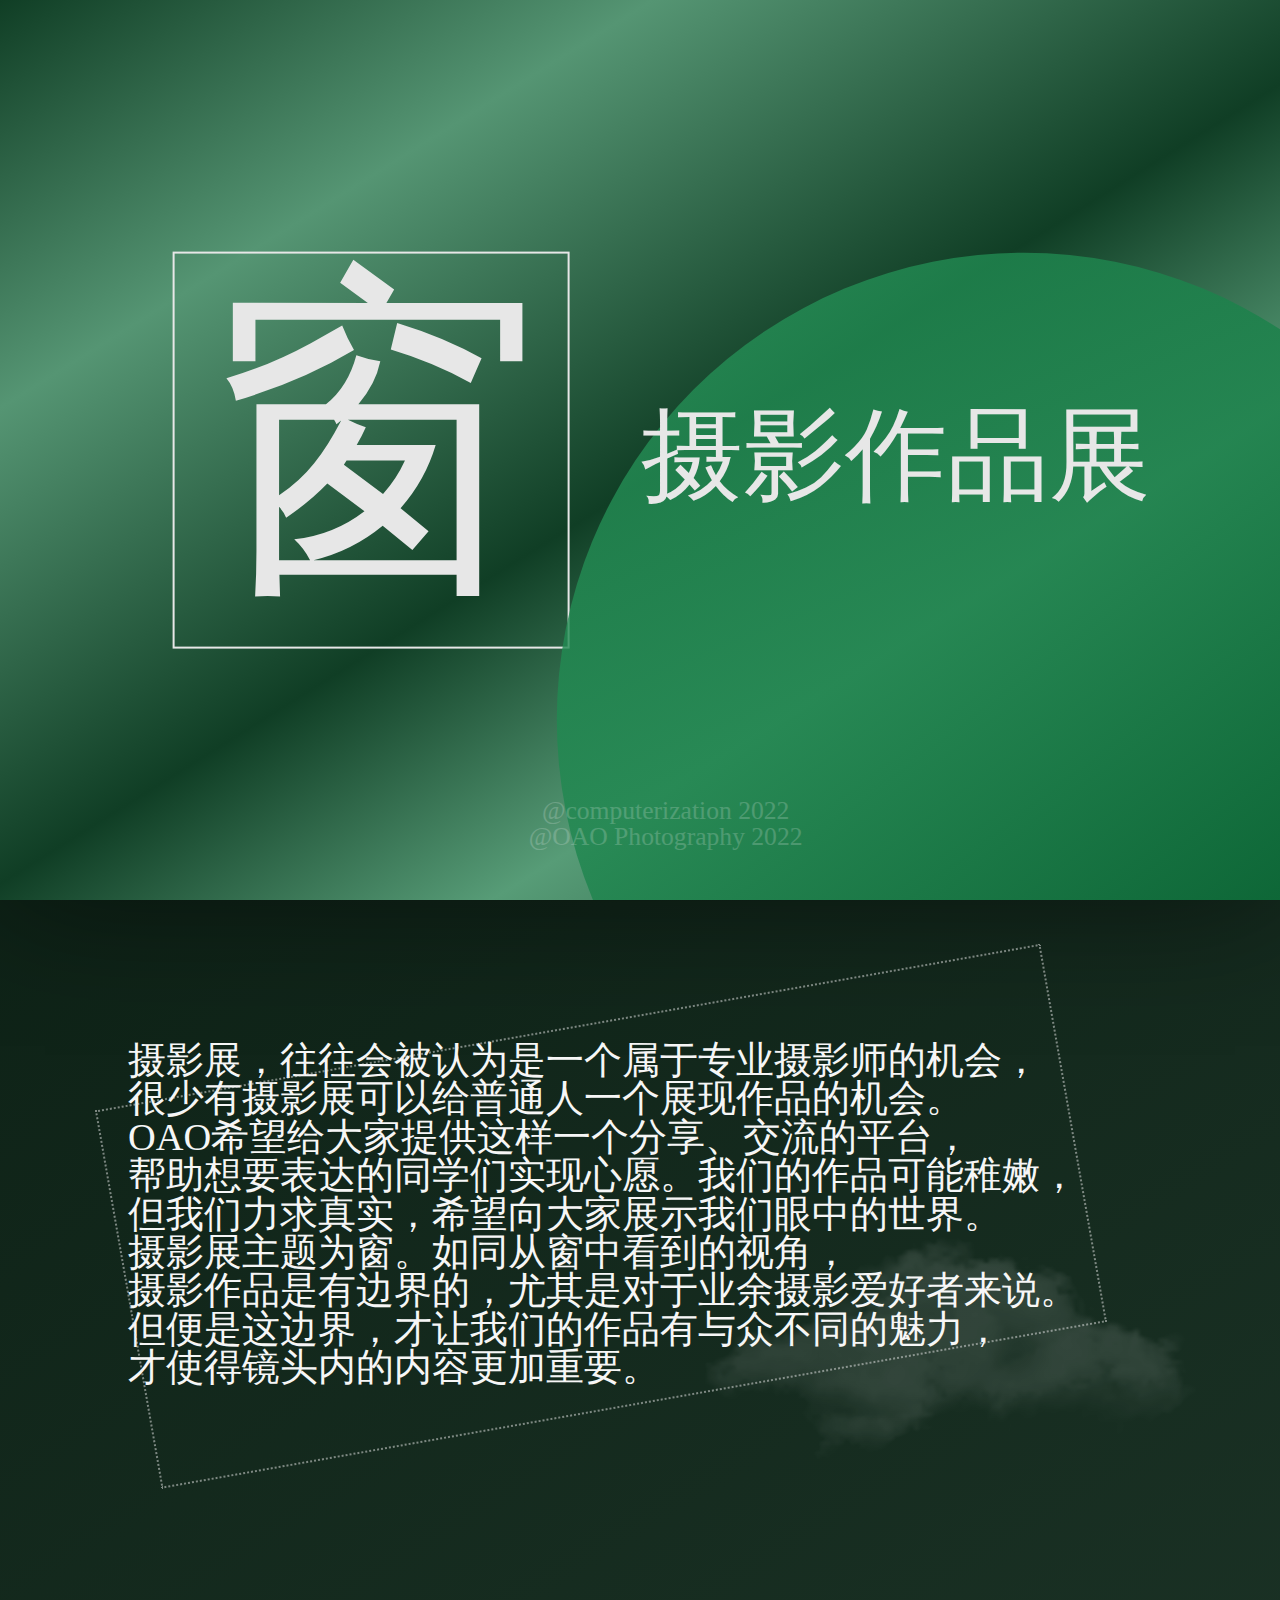
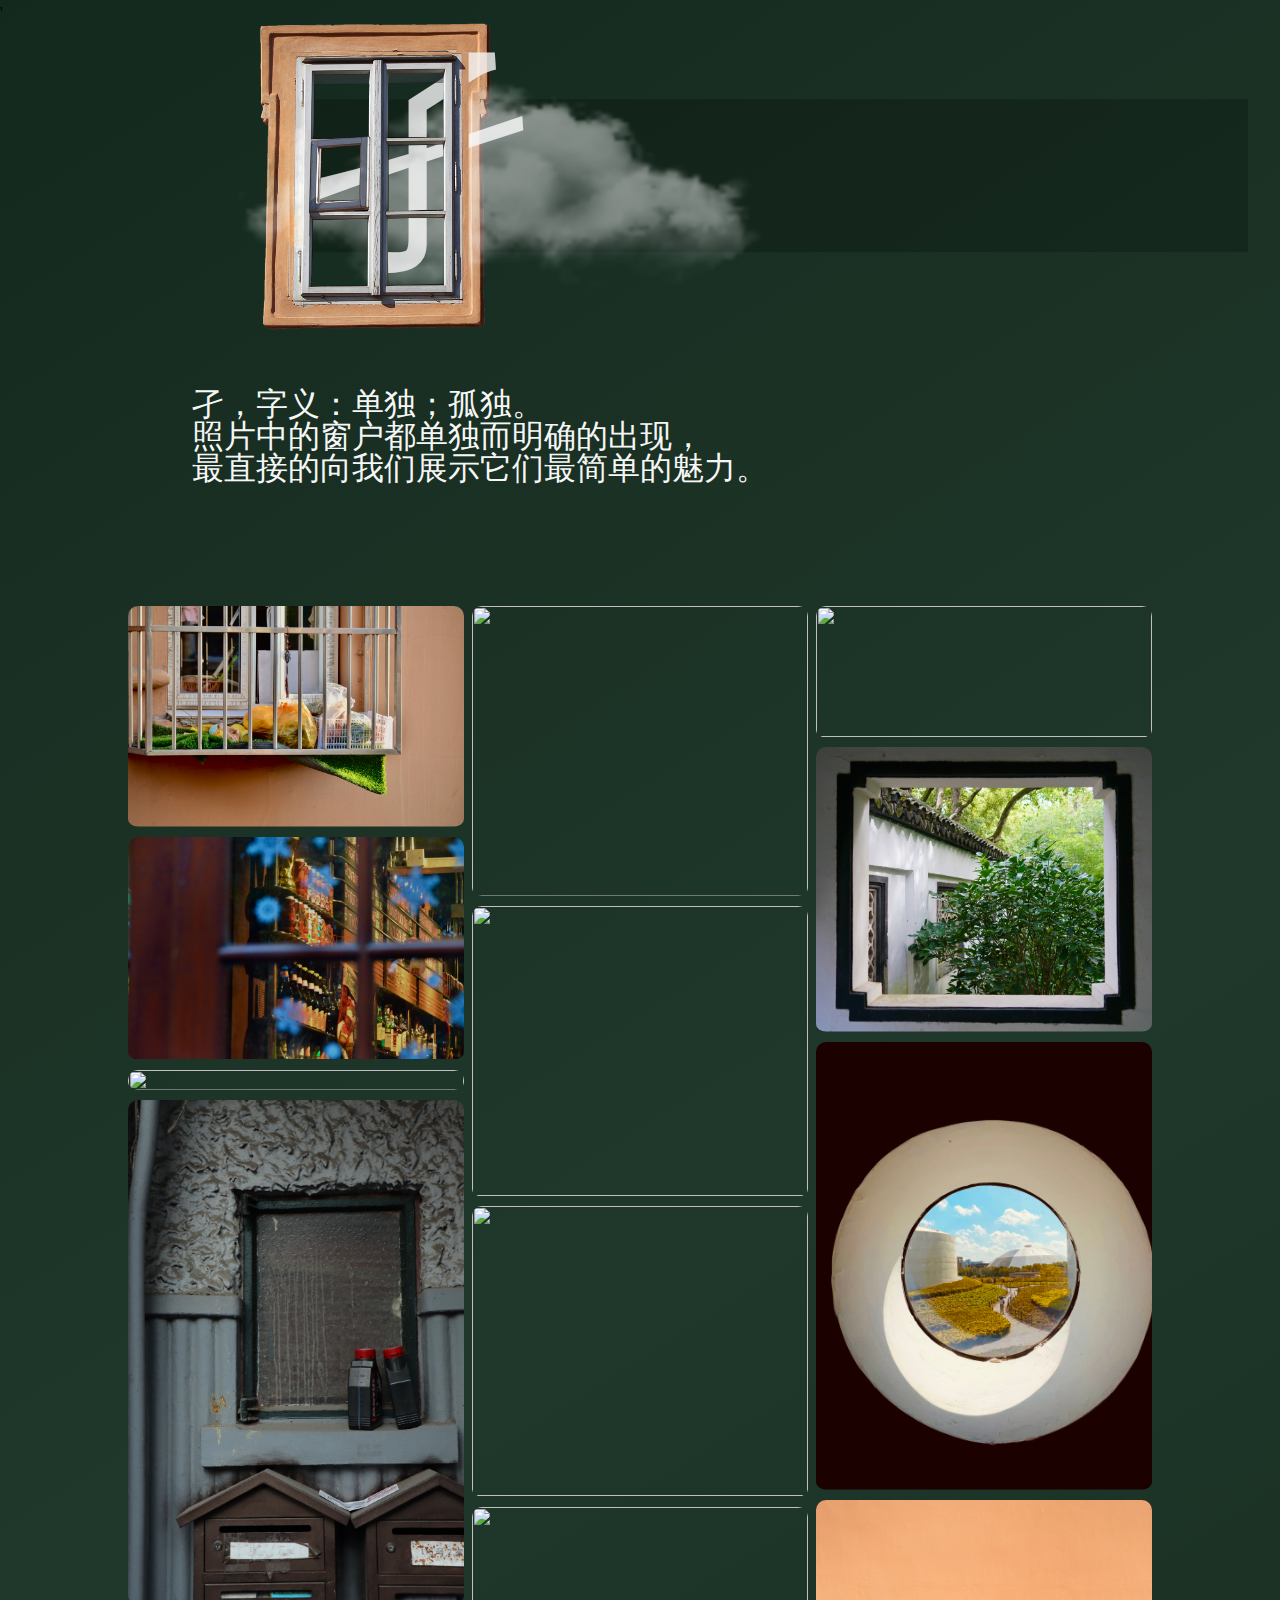
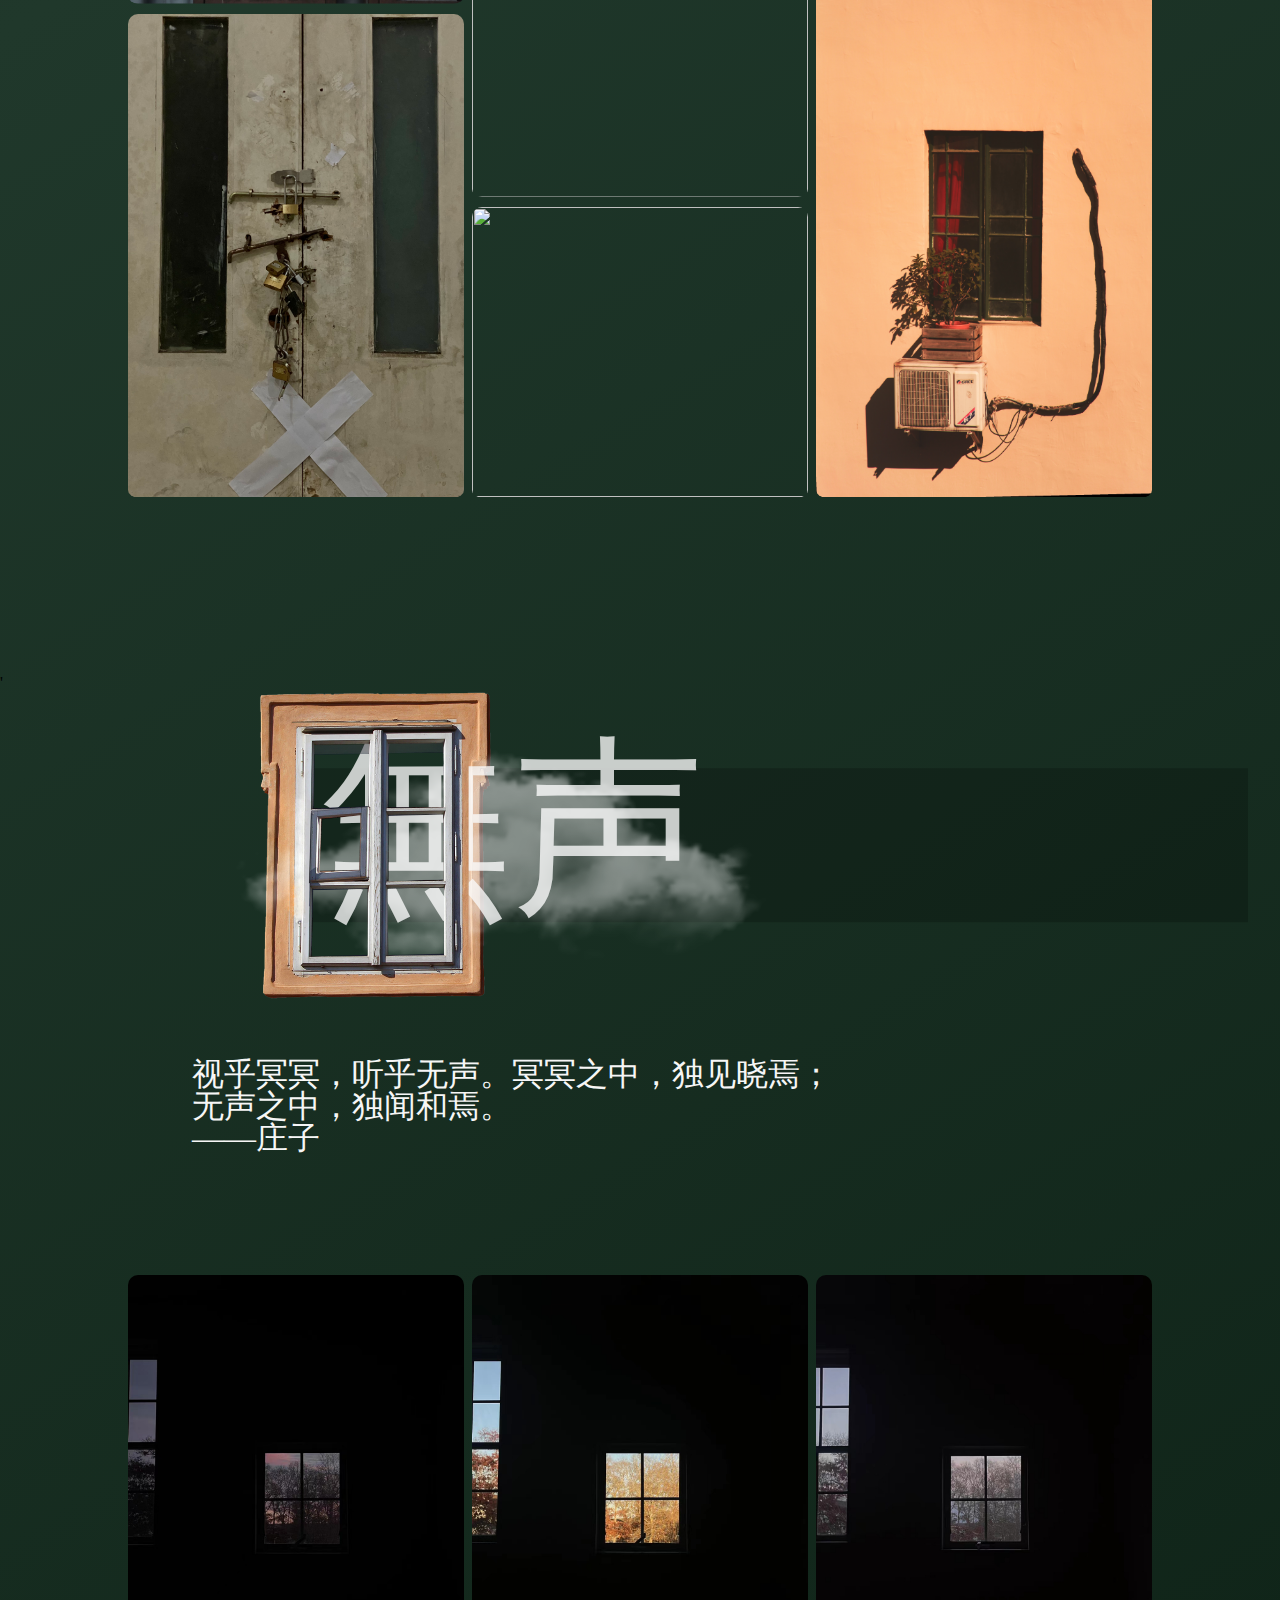
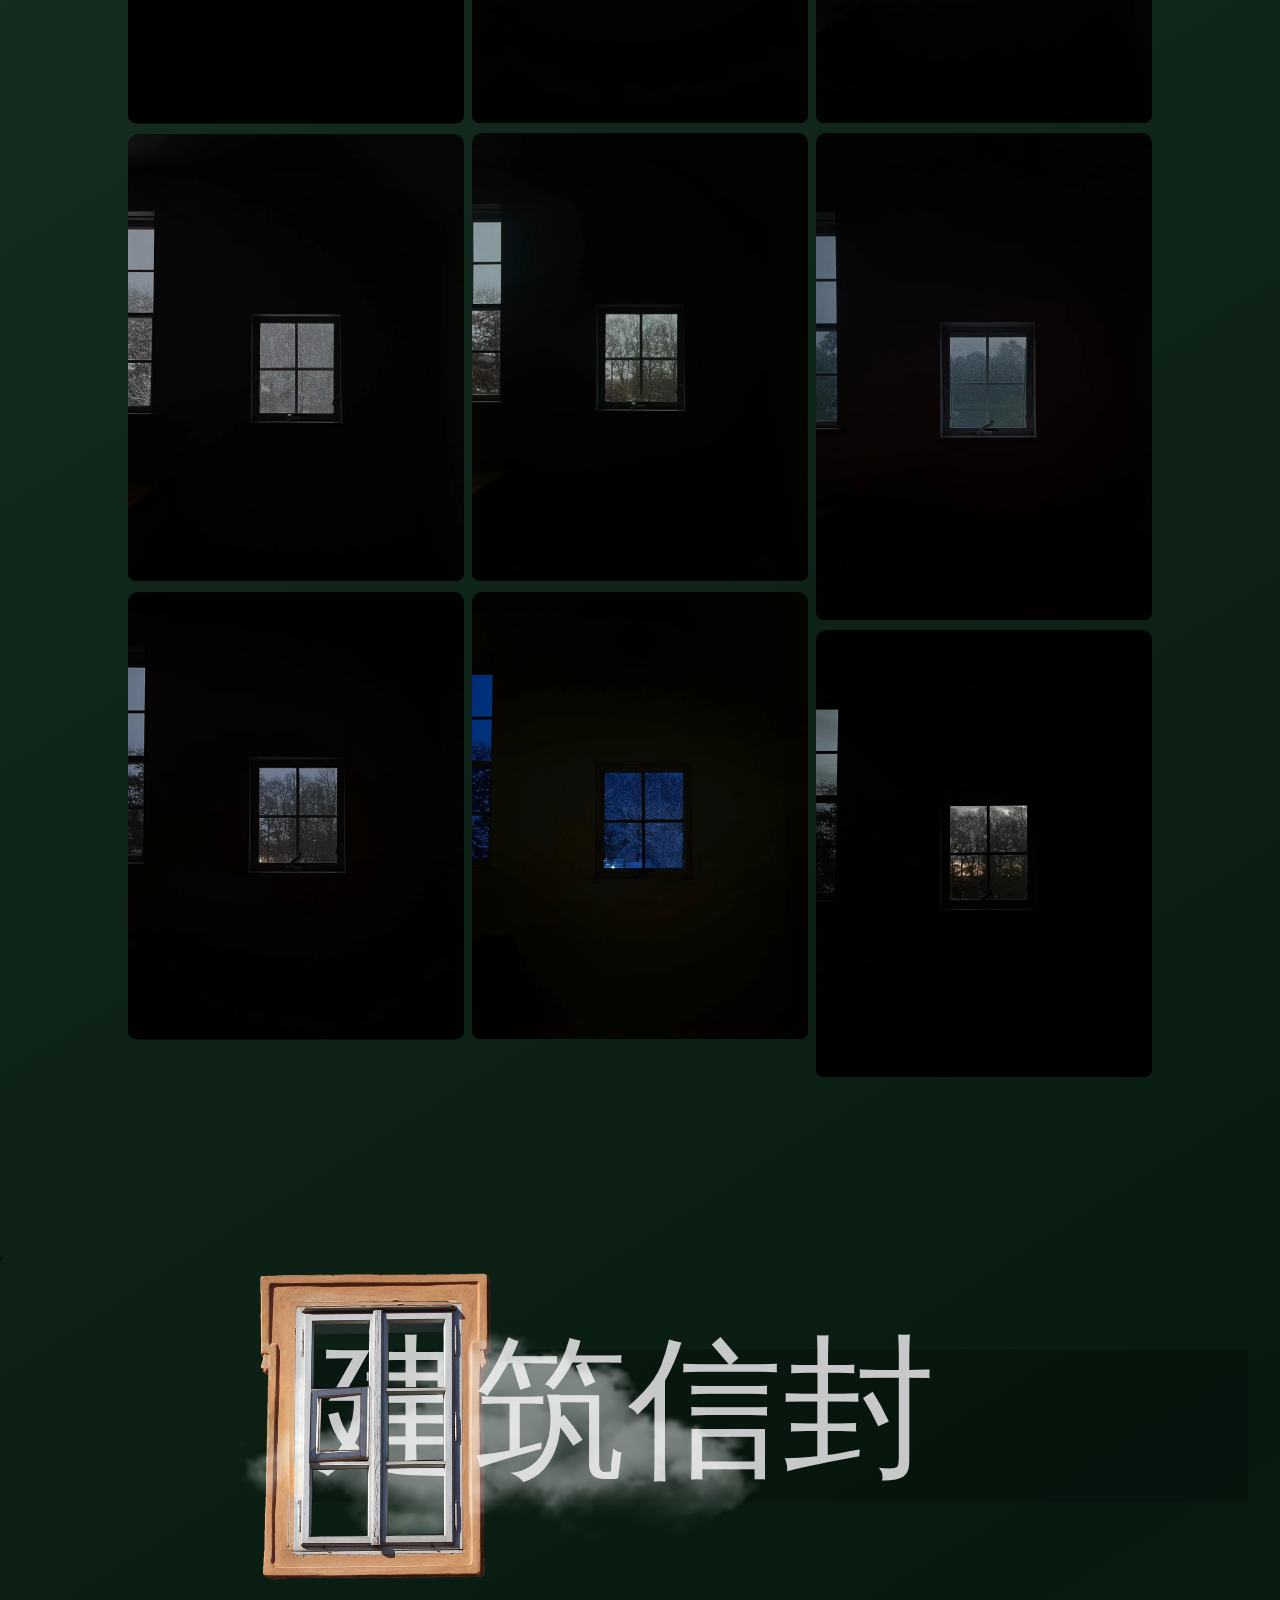
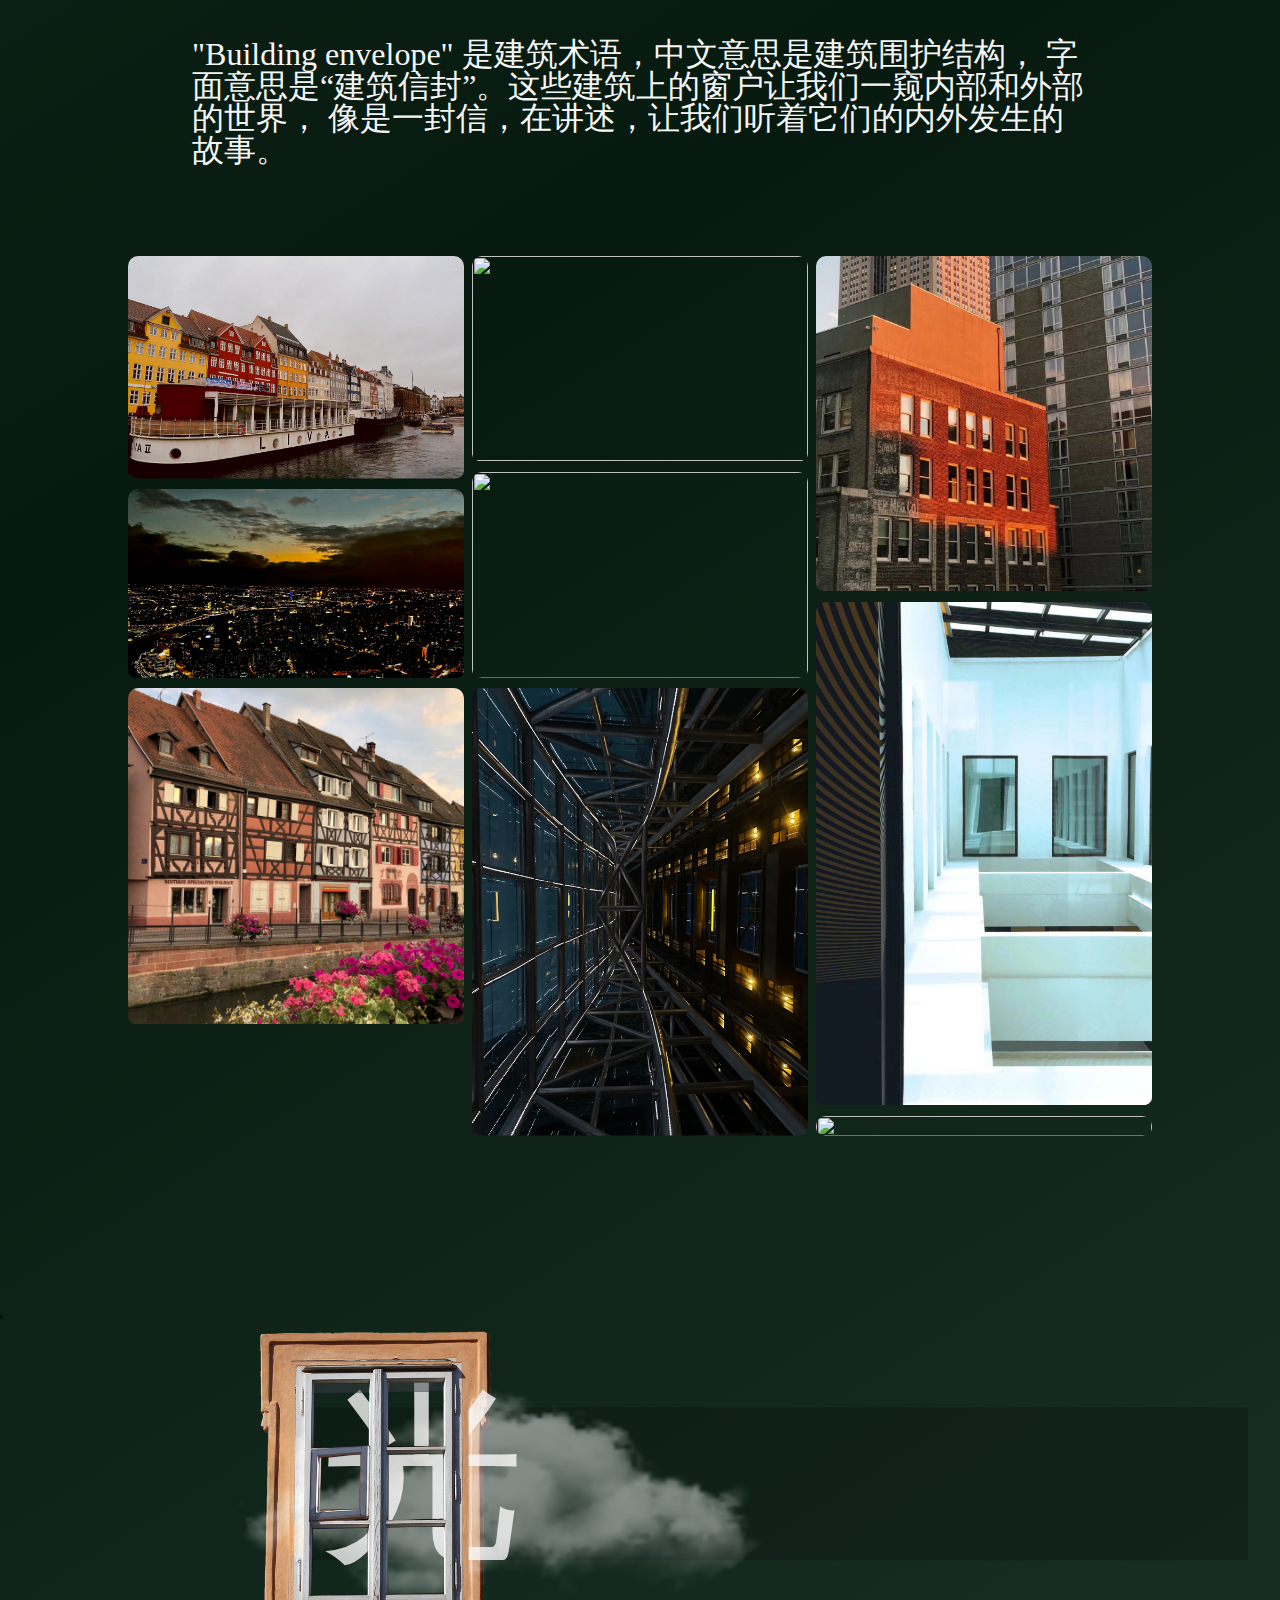
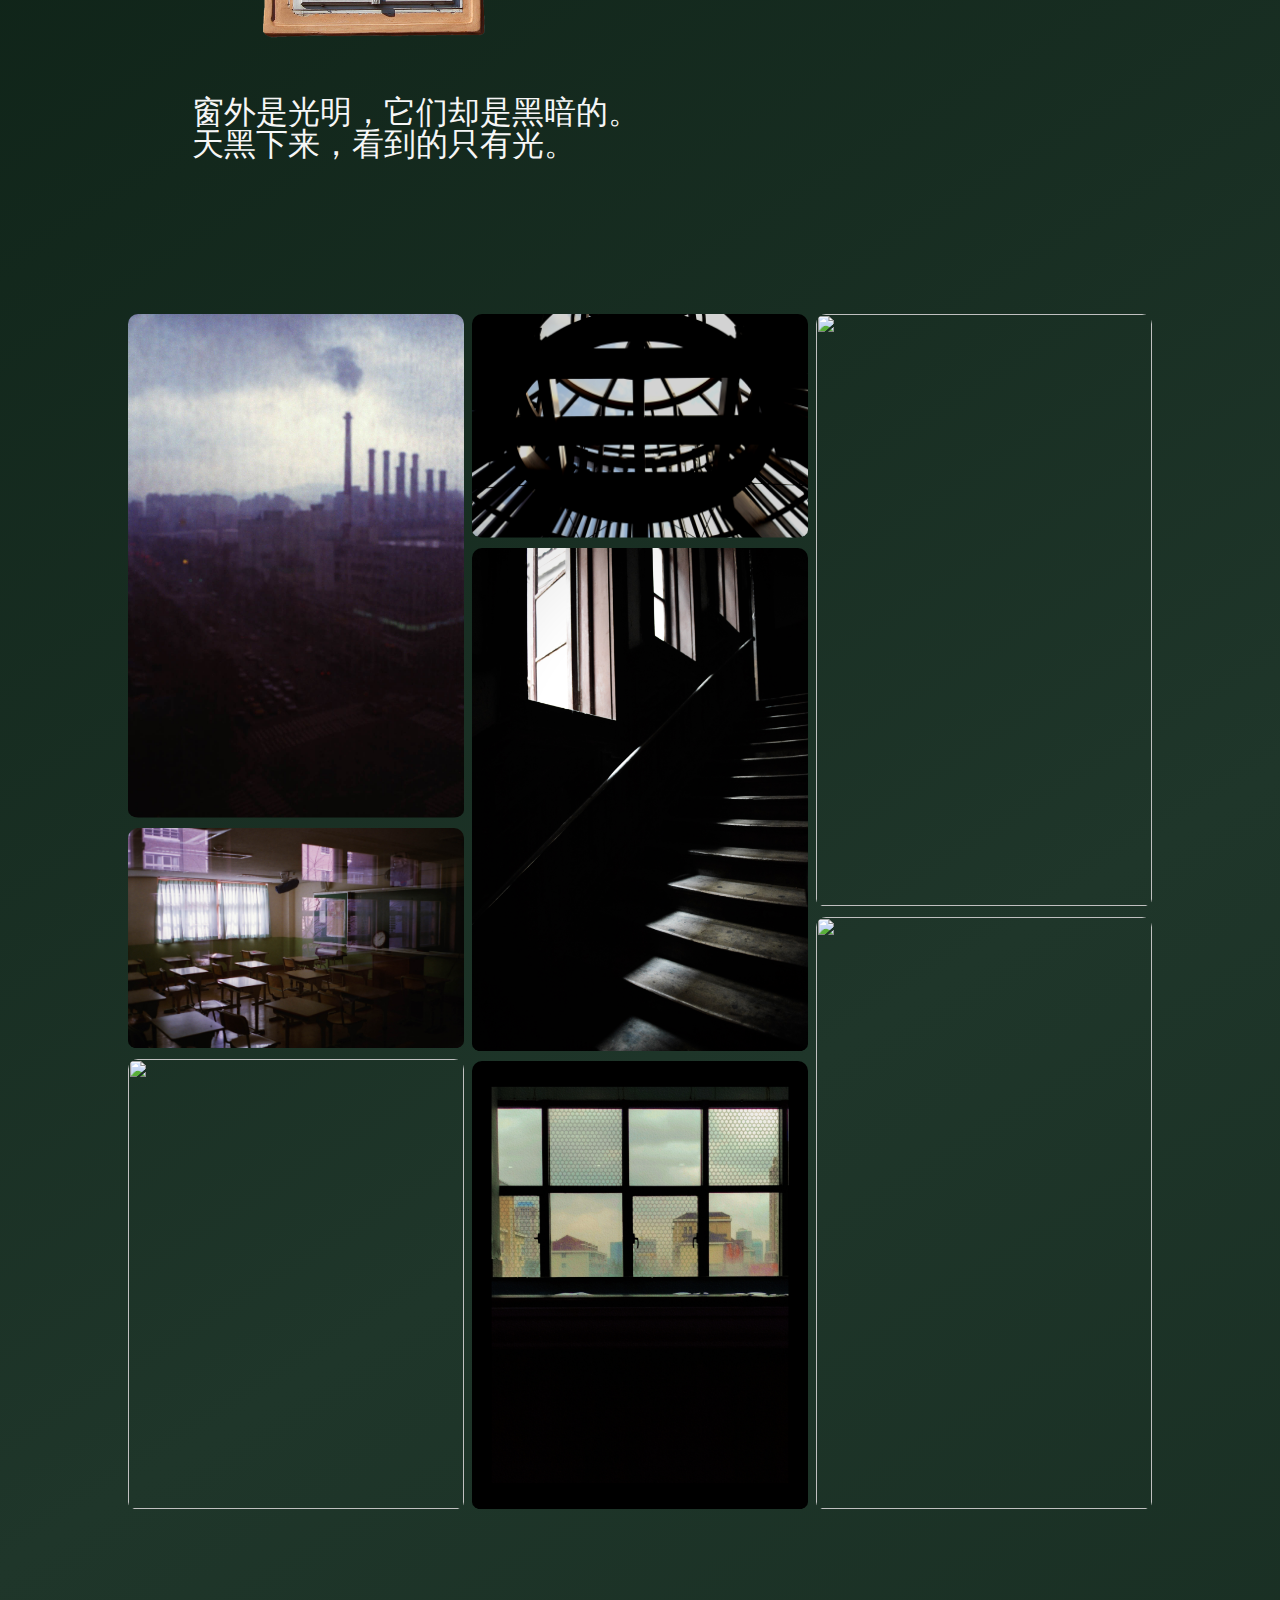
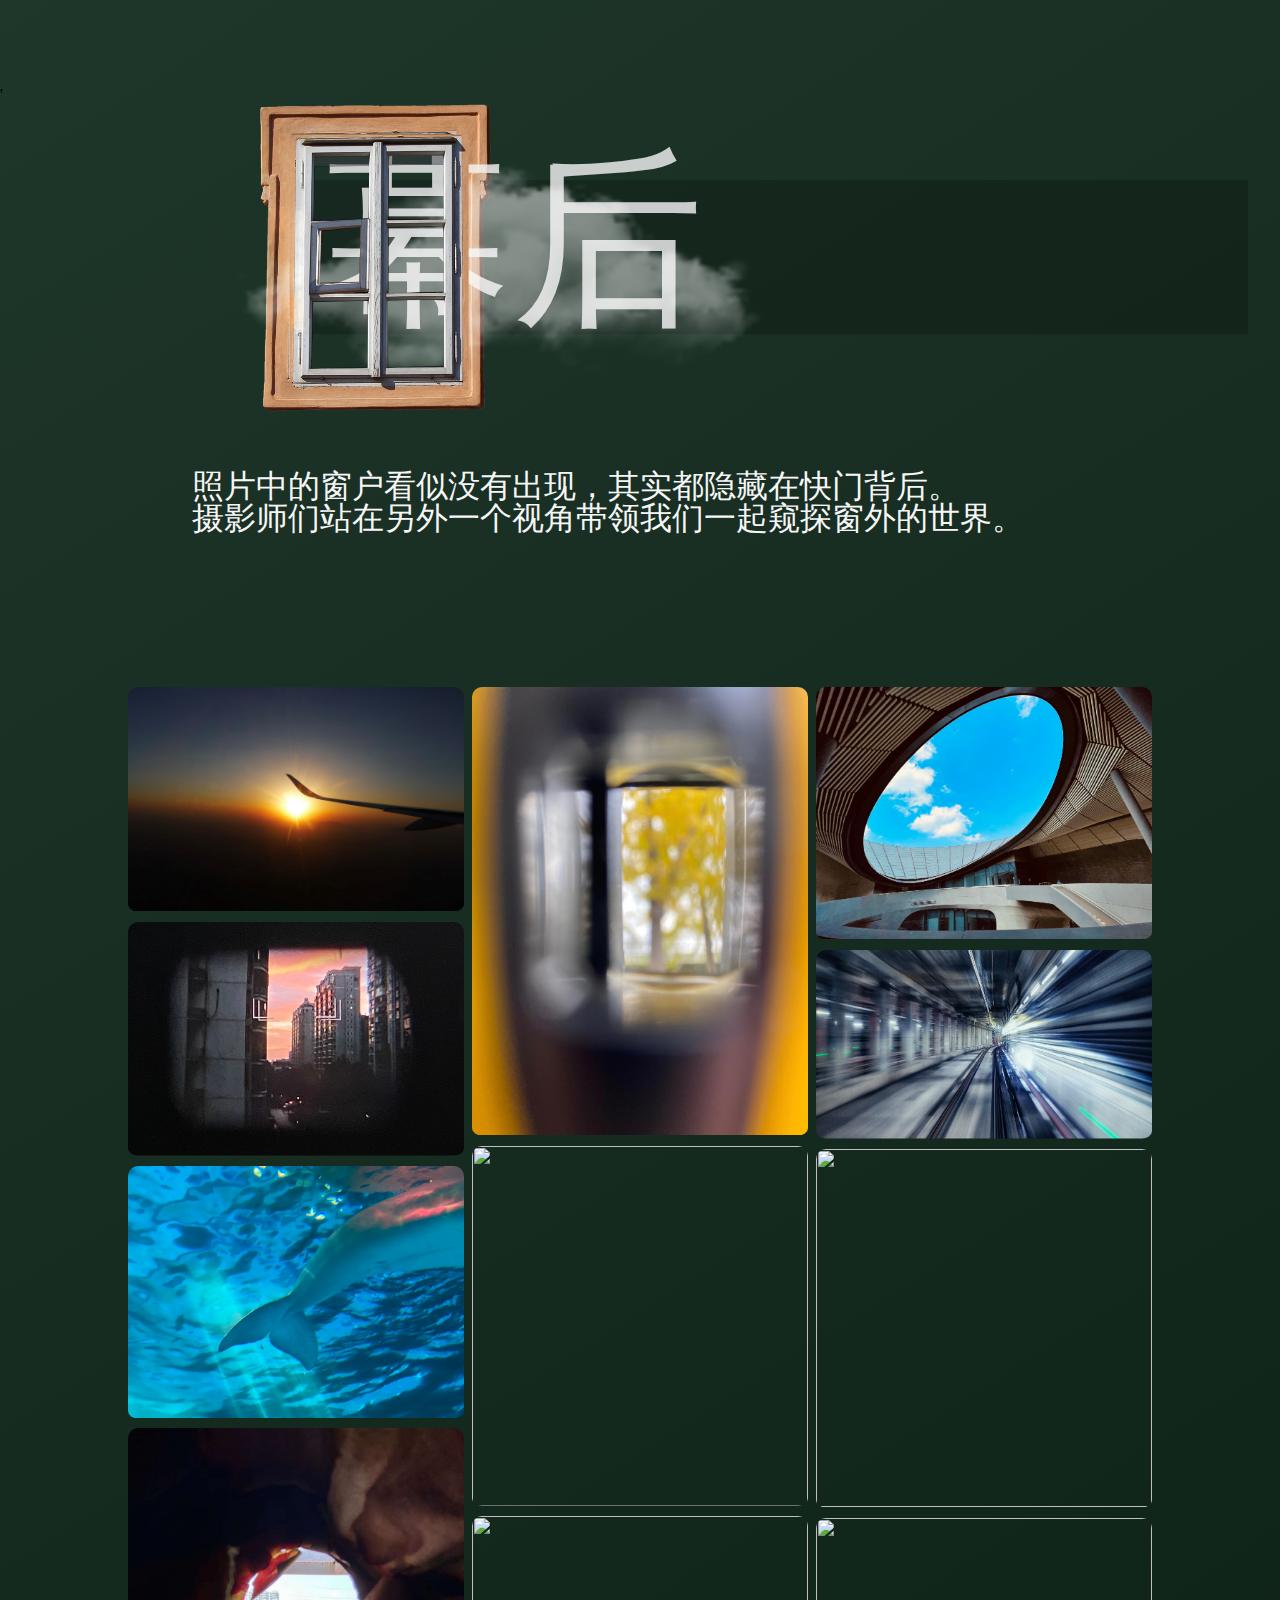
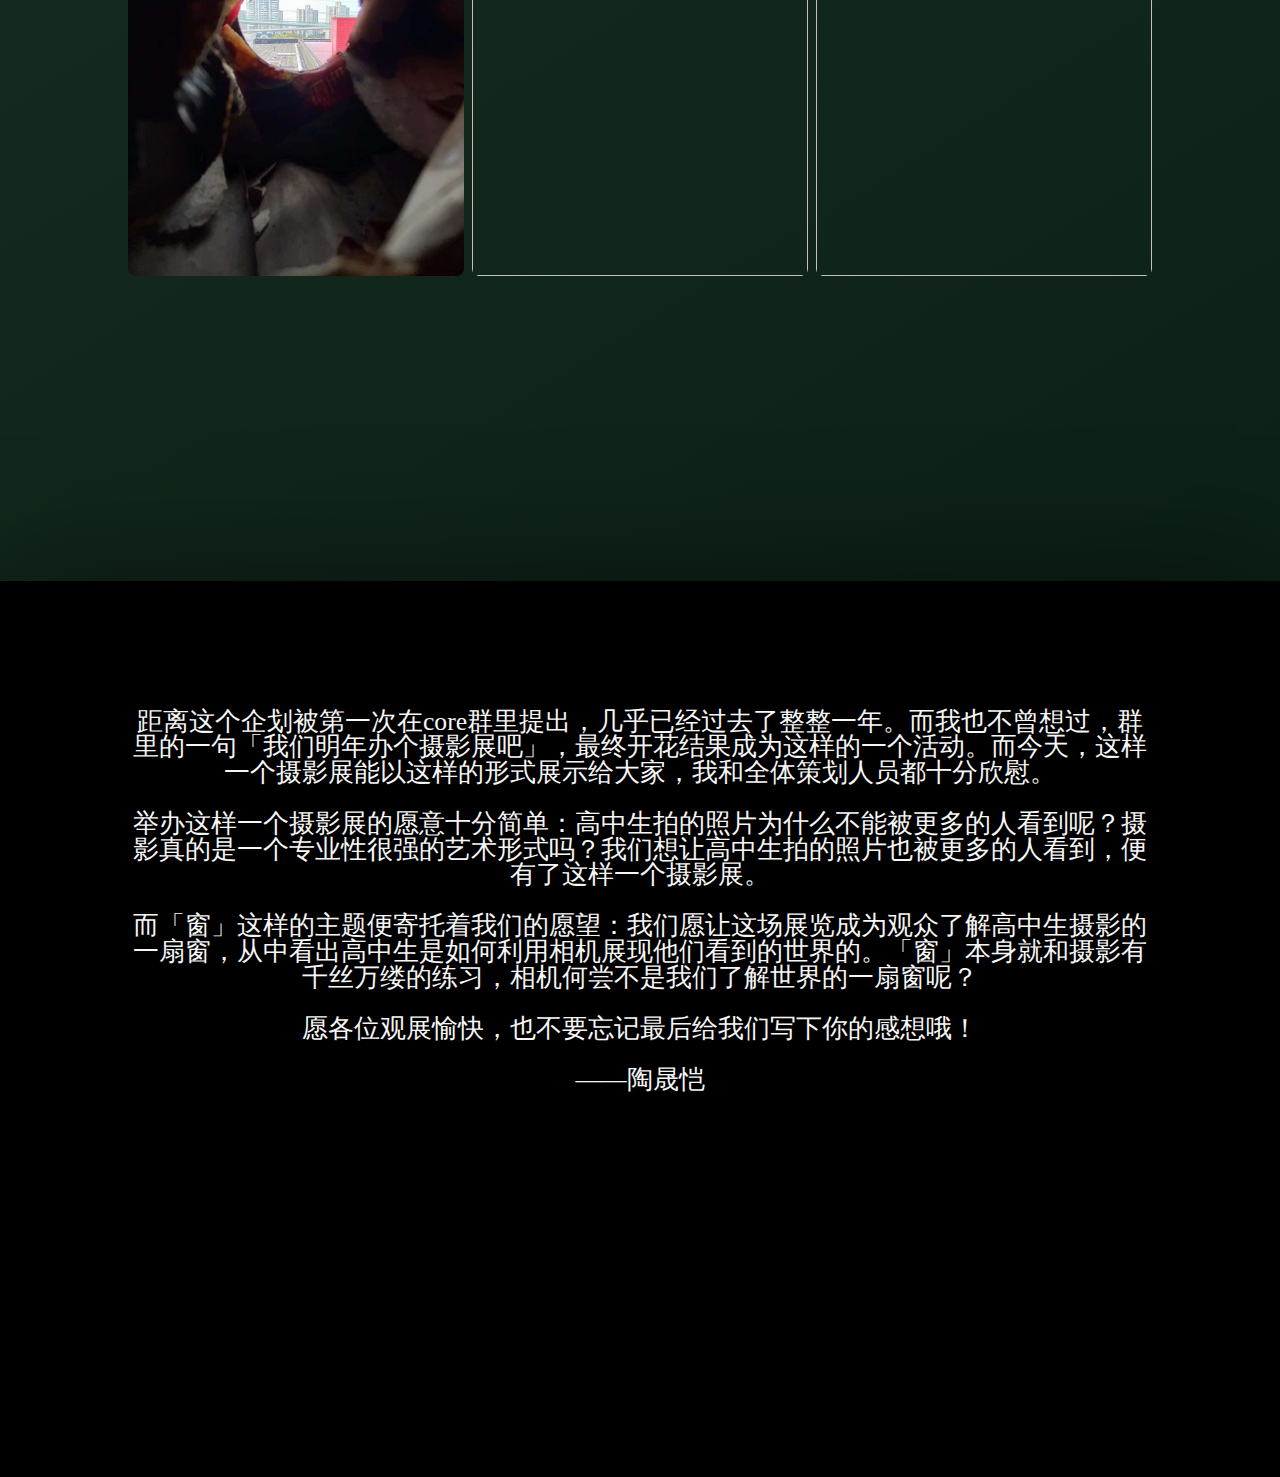
==== index.html @ 6c9695f1 "add backend" ====
<html>

<head>
    <title> 窗-线上摄影展 OAO·Computerization </title>
    <meta http-equiv="Content-Type" content="text/html; charset=utf-8">
    <link rel="stylesheet" href="./index.css">
</head>

<body>

    <div class="cover">
        <div class="sqr"></div>
        <div class="circ"></div>
        <div class="heading">
            窗
        </div>
        <div class="subheading">
            摄影作品展
        </div>
        <div class="bylines">
            <div class="byline byOAO">@OAO Photography 2022</div>
            <div class="byline byC">@computerization 2022</div>
        </div>
        <div class="stripes">
            <div class="stripe stripe1"></div>
            <div class="stripe stripe2"></div>
            <div class="stripe stripe3"></div>
        </div>
    </div>

    <div class="intro">
        <div class="introText">
            摄影展，往往会被认为是一个属于专业摄影师的机会，<br/>
            很少有摄影展可以给普通人一个展现作品的机会。<br/>
            OAO希望给大家提供这样一个分享、交流的平台，<br/>
            帮助想要表达的同学们实现心愿。我们的作品可能稚嫩，<br/>
            但我们力求真实，希望向大家展示我们眼中的世界。<br/>

            摄影展主题为窗。如同从窗中看到的视角，<br/>
            摄影作品是有边界的，尤其是对于业余摄影爱好者来说。<br/>
            但便是这边界，才让我们的作品有与众不同的魅力，<br/>
            才使得镜头内的内容更加重要。
        </div>
        <div class="introBg"></div>
        <img class="introCloud" src="src/img/cloud.png" />
    </div>

    <div class="sect sect1">
        <div class="sectCover">'
            <div class="sectBg"></div>
            <img class="sectCloud" src="src/img/cloud.png" />
            <img class="windowFrame" src="src/img/windowFrame.png" />
            <img class="windowGlass" src="src/img/windowGlass.png" />
            <div class="sectHeading">
                孑
            </div>
        </div>
        <div class="sectIntro">
            <div class="sectIntroTxt">
            孑，字义：单独；孤独。<br/>
            照片中的窗户都单独而明确的出现，<br/>
            最直接的向我们展示它们最简单的魅力。
            </div>
        </div>
        <div class="sectGallery">
            <div class="gallCol">
                <img class="gallItem" src="src/img/a/1.jpg"/>
                <img class="gallItem" src="src/img/a/2.jpg"/>
                <img class="gallItem" src="src/img/a/3.jpg"/>
                <img class="gallItem" src="src/img/a/4.jpg"/>
                <img class="gallItem" src="src/img/a/5.jpg"/>
            </div>
            <div class="gallCol">
                <img class="gallItem" src="src/img/a/6.jpg"/>
                <img class="gallItem" src="src/img/a/7.jpg"/>
                <img class="gallItem" src="src/img/a/8.jpg"/>
                <img class="gallItem" src="src/img/a/9.jpg"/>
                <img class="gallItem" src="src/img/a/10.jpg"/>
            </div>
            <div class="gallCol">
                <img class="gallItem" src="src/img/a/11.jpg"/>
                <img class="gallItem" src="src/img/a/12.jpg"/>
                <img class="gallItem" src="src/img/a/13.jpg"/>
                <img class="gallItem" src="src/img/a/14.jpg"/>
            </div>
        </div>
    </div>

    <div class="sect sect2">
        <div class="sectCover">'
            <div class="sectBg"></div>
            <img class="sectCloud" src="src/img/cloud.png" />
            <img class="windowFrame" src="src/img/windowFrame.png" />
            <img class="windowGlass" src="src/img/windowGlass.png" />
            <div class="sectHeading">
                無声
            </div>
        </div>
        <div class="sectIntro">
            <div class="sectIntroTxt">
                视乎冥冥，听乎无声。冥冥之中，独见晓焉；<br/>
                无声之中，独闻和焉。<br/>
                ——庄子
            </div>
        </div>
        <div class="sectGallery">
            <div class="gallCol">
                <img class="gallItem" src="src/img/b/1.jpg"/>
                <img class="gallItem" src="src/img/b/2.jpg"/>
                <img class="gallItem" src="src/img/b/3.jpg"/>
            </div>
            <div class="gallCol">
                <img class="gallItem" src="src/img/b/4.jpg"/>
                <img class="gallItem" src="src/img/b/5.jpg"/>
                <img class="gallItem" src="src/img/b/6.jpg"/>
            </div>
            <div class="gallCol">
                <img class="gallItem" src="src/img/b/7.jpg"/>
                <img class="gallItem" src="src/img/b/8.jpg"/>
                <img class="gallItem" src="src/img/b/9.jpg"/>
            </div>
        </div>
    </div>

    <div class="sect sect3">
        <div class="sectCover">'
            <div class="sectBg"></div>
            <img class="sectCloud" src="src/img/cloud.png" />
            <img class="windowFrame" src="src/img/windowFrame.png" />
            <img class="windowGlass" src="src/img/windowGlass.png" />
            <div class="sectHeading">
                建筑信封
            </div>
        </div>
        <div class="sectIntro">
            <div class="sectIntroTxt">
                "Building envelope" 是建筑术语，中文意思是建筑围护结构，
                字面意思是“建筑信封”。这些建筑上的窗户让我们一窥内部和外部的世界，
                像是一封信，在讲述，让我们听着它们的内外发生的故事。
            </div>
        </div>
        <div class="sectGallery">
            <div class="gallCol">
                <img class="gallItem" src="src/img/c/1.jpg"/>
                <img class="gallItem" src="src/img/c/2.jpg"/>
                <img class="gallItem" src="src/img/c/3.jpg"/>
            </div>
            <div class="gallCol">
                <img class="gallItem" src="src/img/c/4.jpg"/>
                <img class="gallItem" src="src/img/c/5.jpg"/>
                <img class="gallItem" src="src/img/c/6.jpg"/>
            </div>
            <div class="gallCol">
                <img class="gallItem" src="src/img/c/7.jpg"/>
                <img class="gallItem" src="src/img/c/8.jpg"/>
                <img class="gallItem" src="src/img/c/9.png"/>
            </div>
        </div>
    </div>

    <div class="sect sect4">
        <div class="sectCover">'
            <div class="sectBg"></div>
            <img class="sectCloud" src="src/img/cloud.png" />
            <img class="windowFrame" src="src/img/windowFrame.png" />
            <img class="windowGlass" src="src/img/windowGlass.png" />
            <div class="sectHeading">
                光
            </div>
        </div>
        <div class="sectIntro">
            <div class="sectIntroTxt">
                窗外是光明，它们却是黑暗的。<br/>
                天黑下来，看到的只有光。
            </div>
        </div>
        <div class="sectGallery">
            <div class="gallCol">
                <img class="gallItem" src="src/img/d/1.jpg"/>
                <img class="gallItem" src="src/img/d/2.jpg"/>
                <img class="gallItem" src="src/img/d/3.jpg"/>
            </div>
            <div class="gallCol">
                <img class="gallItem" src="src/img/d/4.jpg"/>
                <img class="gallItem" src="src/img/d/5.jpg"/>
                <img class="gallItem" src="src/img/d/6.jpg"/>
            </div>
            <div class="gallCol">
                <img class="gallItem" src="src/img/d/7.jpg"/>
                <img class="gallItem" src="src/img/d/8.png"/>
            </div>
        </div>
    </div>
    
    <div class="sect sect5">
        <div class="sectCover">'
            <div class="sectBg"></div>
            <img class="sectCloud" src="src/img/cloud.png" />
            <img class="windowFrame" src="src/img/windowFrame.png" />
            <img class="windowGlass" src="src/img/windowGlass.png" />
            <div class="sectHeading">
                幕后
            </div>
        </div>
        <div class="sectIntro">
            <div class="sectIntroTxt">
                照片中的窗户看似没有出现，其实都隐藏在快门背后。<br/>
                摄影师们站在另外一个视角带领我们一起窥探窗外的世界。
            </div>
        </div>
        <div class="sectGallery">
            <div class="gallCol">
                <img class="gallItem" src="src/img/e/1.jpg"/>
                <img class="gallItem" src="src/img/e/2.jpg"/>
                <img class="gallItem" src="src/img/e/3.jpg"/>
                <img class="gallItem" src="src/img/e/4.jpeg"/>
            </div>
            <div class="gallCol">
                <img class="gallItem" src="src/img/e/5.jpeg"/>
                <img class="gallItem" src="src/img/e/6.jpg"/>
                <img class="gallItem" src="src/img/e/8.jpg"/>
            </div>
            <div class="gallCol">
                <img class="gallItem" src="src/img/e/9.jpg"/>
                <img class="gallItem" src="src/img/e/10.jpg"/>
                <img class="gallItem" src="src/img/e/11.jpg"/>
                <img class="gallItem" src="src/img/e/7.jpg"/>
            </div>
        </div>
    </div>

    <div class="footnote">
            距离这个企划被第一次在core群里提出，几乎已经过去了整整一年。而我也不曾想过，群里的一句「我们明年办个摄影展吧」，最终开花结果成为这样的一个活动。而今天，这样一个摄影展能以这样的形式展示给大家，我和全体策划人员都十分欣慰。<br/><br/>
            举办这样一个摄影展的愿意十分简单：高中生拍的照片为什么不能被更多的人看到呢？摄影真的是一个专业性很强的艺术形式吗？我们想让高中生拍的照片也被更多的人看到，便有了这样一个摄影展。<br/><br/>
            而「窗」这样的主题便寄托着我们的愿望：我们愿让这场展览成为观众了解高中生摄影的一扇窗，从中看出高中生是如何利用相机展现他们看到的世界的。「窗」本身就和摄影有千丝万缕的练习，相机何尝不是我们了解世界的一扇窗呢？<br/><br/>
            愿各位观展愉快，也不要忘记最后给我们写下你的感想哦！<br/><br/>
            ——陶晟恺
    </div>
</body>

<script src="js/index.js" type="text/javascript"></script>

</html>
---- index.css ----
* {
    margin: 0;
    padding: 0;
    box-sizing: border-box;
}

@font-face {
    font-family: STZhongsong;
    src: url('src/fonts/STZHONGS.TTF');
}
@font-face {
    font-family: FangSong;
    src: url('src/fonts/simfang.ttf');
}
@font-face {
    font-family: STFangsong;
    src: url('src/fonts/STFANGSO.TTF');
}

@keyframes sqrIn{
    0%      {transform: rotate(-50deg) translate(-50%, -50%); opacity: 0%;}
    100%    {transform: rotate(0deg) translate(-50%, -50%); opacity: 100%;}
}
@keyframes titleIn{
    0%      {transform: translate(-50%, -30%); opacity: 0%;}
    100%    {transform: translate(-50%, -50%); opacity: 100%;}
}

body {
    content-visibility: visible;
    background-image: linear-gradient(148deg, 
    #071a0f 0%, 
    #20382b 24%, 
    #071a0f 52%, 
    #1f362a 71%, 
    #071a0f 100%);
}



/* cover */

.cover {
    width: 100vw;
    height: 100vh;
    background-image: linear-gradient(148deg, 
        #103e25 0%, 
        #559573 24%, 
        #103e25 52%, 
        #579c77 71%, 
        #103e25 100%);
    box-shadow: 0vw 0vw 10vw 0vw 
        rgba(0, 0, 0, 0.48);
    overflow: hidden;
    position: relative;
}

.cover .heading {
    width: 29vw;
    height: 29vw;
    font-family: STZhongsong;
    font-size: 27vw;
    font-weight: normal;
    font-stretch: normal;
    line-height: 27vw;
    letter-spacing: 2vw;
    color: #e7e7e7;
    position: absolute;
    transform: translate(-50%, -50%);
    top: 50%;
    left: 30%;
    text-align: center;
    transition: all 1s ease;
    z-index: 3;
    animation: titleIn 0.5s ease;
}
.cover .heading:hover {
    transform: translate(-50%, -52%);
}

.cover .sqr {
	width: 31vw;
	height: 31vw;
	border: solid 2px #e7e7e7;
    position: absolute;
    transform: translate(-50%, -50%);
    top: 50%;
    left: 29%;
    animation: sqrIn 0.5s ease-out;
}


.cover .subheading {
    width: 40vw;
    height: 7vw;
    font-family: STZhongsong;
    font-size: 8vw;
    font-weight: normal;
    font-stretch: normal;
    line-height: 8vw;
    letter-spacing: 0px;
    color: #e7e7e7;
    position: absolute;
    transform: translate(-50%, -50%);
    top: 50%;
    left: 70%;
    text-align: center;
    transition: all 1s ease;
    z-index: 3;
    animation: titleIn 0.5s ease;
}
.cover .subheading:hover {
    transform: translate(-50%, -52%);
}

.cover .byline {
	width: 32vw;
	height: 3vw;
	font-family: STFangsong;
	font-size: 2vw;
	font-weight: normal;
	font-stretch: normal;
	line-height: 2vw;
	letter-spacing: 0vw;
	color: #f6f6f6;
	opacity: 0.2;
    position: absolute;
    text-align: center;
    transform: translate(-100%, -100%);
}

.cover .byOAO {
    bottom: 0vw;
    right: 0px;
}

.cover .byC {
    bottom: 2vw;
    right: 0px;
}

.cover .circ {
	width: 73vw;
	height: 73vw;
    border-radius: 50%;
	background-image: linear-gradient(135deg, 
		#2a965c 0%, 
		#036430 100%);
    position: absolute;
    transform: translate(-50%, -50%);
    top: 80%;
    left: 80%;
    overflow: hidden;
    opacity: 80%;
}



/* intro */

.intro {
    width: 100vw;
    height: 50vw;
    position: block;
}

.intro .introBg {
	width: 75vw;
	height: 30vw;
	border: dotted 2px #e7e7e7;
	opacity: 0.5;
    transform: rotate(-10deg) translate(-50%, -50%);
    position: relative;
    top: -20% ;
    left: 49%;
}

.intro .introText {
	width: 80vw;
	height: 28vw;
	font-family: FangSong;
	font-size: 3vw;
	font-weight: normal;
	font-stretch: normal;
	line-height: 3vw;
	letter-spacing: 0vw;
	color: #f6f6f6;
    position: relative;
    transform: translate(-50%, -50%);
    top: 50%;
    left: 50%;
}

.intro .introCloud {
    width: 45vw;
	height: 23vw;
	opacity: 0.12;
    position: relative;
    transform: translate(-50%, -50%);
    top: -47%;
    left: 75%;
}

/* Sections */

.sectCover {
    width: 100vw;
    height: 30vw;
    margin-top: 5vw;
}

.sectCover .sectHeading {
	width: 70vw;
	height: 17vw;
	font-family: STZhongsong;
	font-size: 19vw;
	font-weight: normal;
	font-stretch: normal;
	line-height: 2vw;
	letter-spacing: 1vw;
	color: #f6f6f6;
	opacity: 0.8;
    position: relative;
    transform: translate(0, -50%);
    top: -60%;
    left: 23%;
}

.sectCover .sectBg {
    width: 75vw;
	height: 12vw;
	background-color: #000000;
	opacity: 0.2;
    position: relative;
    transform: translate(-50%, -50%);
    top: 40%;
    left: 60%;
}

.sectCover .sectCloud {
	width: 47vw;
	height: 23vw;
	opacity: 0.5;
    position: relative;
    transform: translate(-50%, -50%);
    top: 0%;
    left: 40%;
    transition: all 1s ease;
    z-index: 2;
}
.sectCover .sectCloud:hover {
    transform: translate(-45%, -55%);
}

.sectCover .windowFrame {
	width: 18vw;
	height: 24vw;
    position: relative;
    transform: translate(-50%, -50%);
    top: 0%;
    left: -18%;
}
.sectCover .windowGlass {
	width: 14vw;
	height: 20vw;
    position: relative;
    transform: translate(50%, -53%);
    top: -10%;
    left: -50%;
    transition: all 1s ease;
    z-index: 100;
}
.sectCover .windowGlass:hover {
    transform: translate(-50%, -53%);
}

.sectIntro {
	width: 100vw;
	height: 15vw;
}

.sectIntro .sectIntroTxt {
	width: 70vw;
	height: 15vw;
	font-family: FangSong;
	font-size: 2.5vw;
	font-weight: normal;
	font-stretch: normal;
    text-align: left;
	line-height: 2.5vw;
	letter-spacing: 0vw;
	color: #f6f6f6;
    position: relative;
    left: 15%;
}

.sectGallery {
    display: flex;
    flex-direction: row;
    justify-content: space-between;
    align-items: top;
    margin: 0px 10vw;
    margin-top: 2vw;
    padding-bottom: 8vw;
    width: 80vw;
}

.gallCol {
    display: flex;
    flex-direction: column;
    width: 32.8%;
}

.gallItem {
    content-visibility: visible;
    width: 100%;
    padding-bottom: 0.2vw;
    margin-bottom: 0.6vw;
    border-radius: 10px;
    opacity: 100%;
    transition: 0.5s ease;
    z-index: 1;
}
.gallItem:hover {
    opacity: 90%;
    background-color: rgba(4, 17, 8, 0.582);
    transform: scale(1.15);
    z-index: 2;
    cursor:pointer;
}

/* specials */

@media (max-width: 769px) {
    .sectGallery {
        flex-direction: column;
    }
    .gallCol {
        width: 99%;
    }
}

.sect2 .sectCover .sectHeading {
    font-size: 15vw;
    left: 25%;
    letter-spacing: 0vw;
}

.sect3 .sectCover .sectHeading {
    font-size: 12vw;
    left: 25%;
    letter-spacing: 0vw;
}

.sect4 .sectCover .sectHeading {
    font-size: 16vw;
    left: 25%;
}

.sect5 .sectCover .sectHeading {
    font-size: 15vw;
    left: 25%;
    letter-spacing: 0vw;
}

/*hovers*/




/*footnote*/

.footnote {
    width: 100vw;
    height: 70vw;
    background-color: #000000;
    text-align: center;
	font-family: FangSong;
	font-size: 2vw;
	font-weight: normal;
	font-stretch: normal;
	line-height: 2vw;
	letter-spacing: 0vw;
	color: #f6f6f6;
    position: relative;
    padding: 10vw;
    margin-top: 15vw;
    box-shadow: 0vw 0vw 10vw 0vw 
        rgba(0, 0, 0, 0.48);
}

@media (max-width: 769px) {
    .footnote {
        font-size: 3vw;
        line-height: 3vw;
        height: 100vw;
    }
}
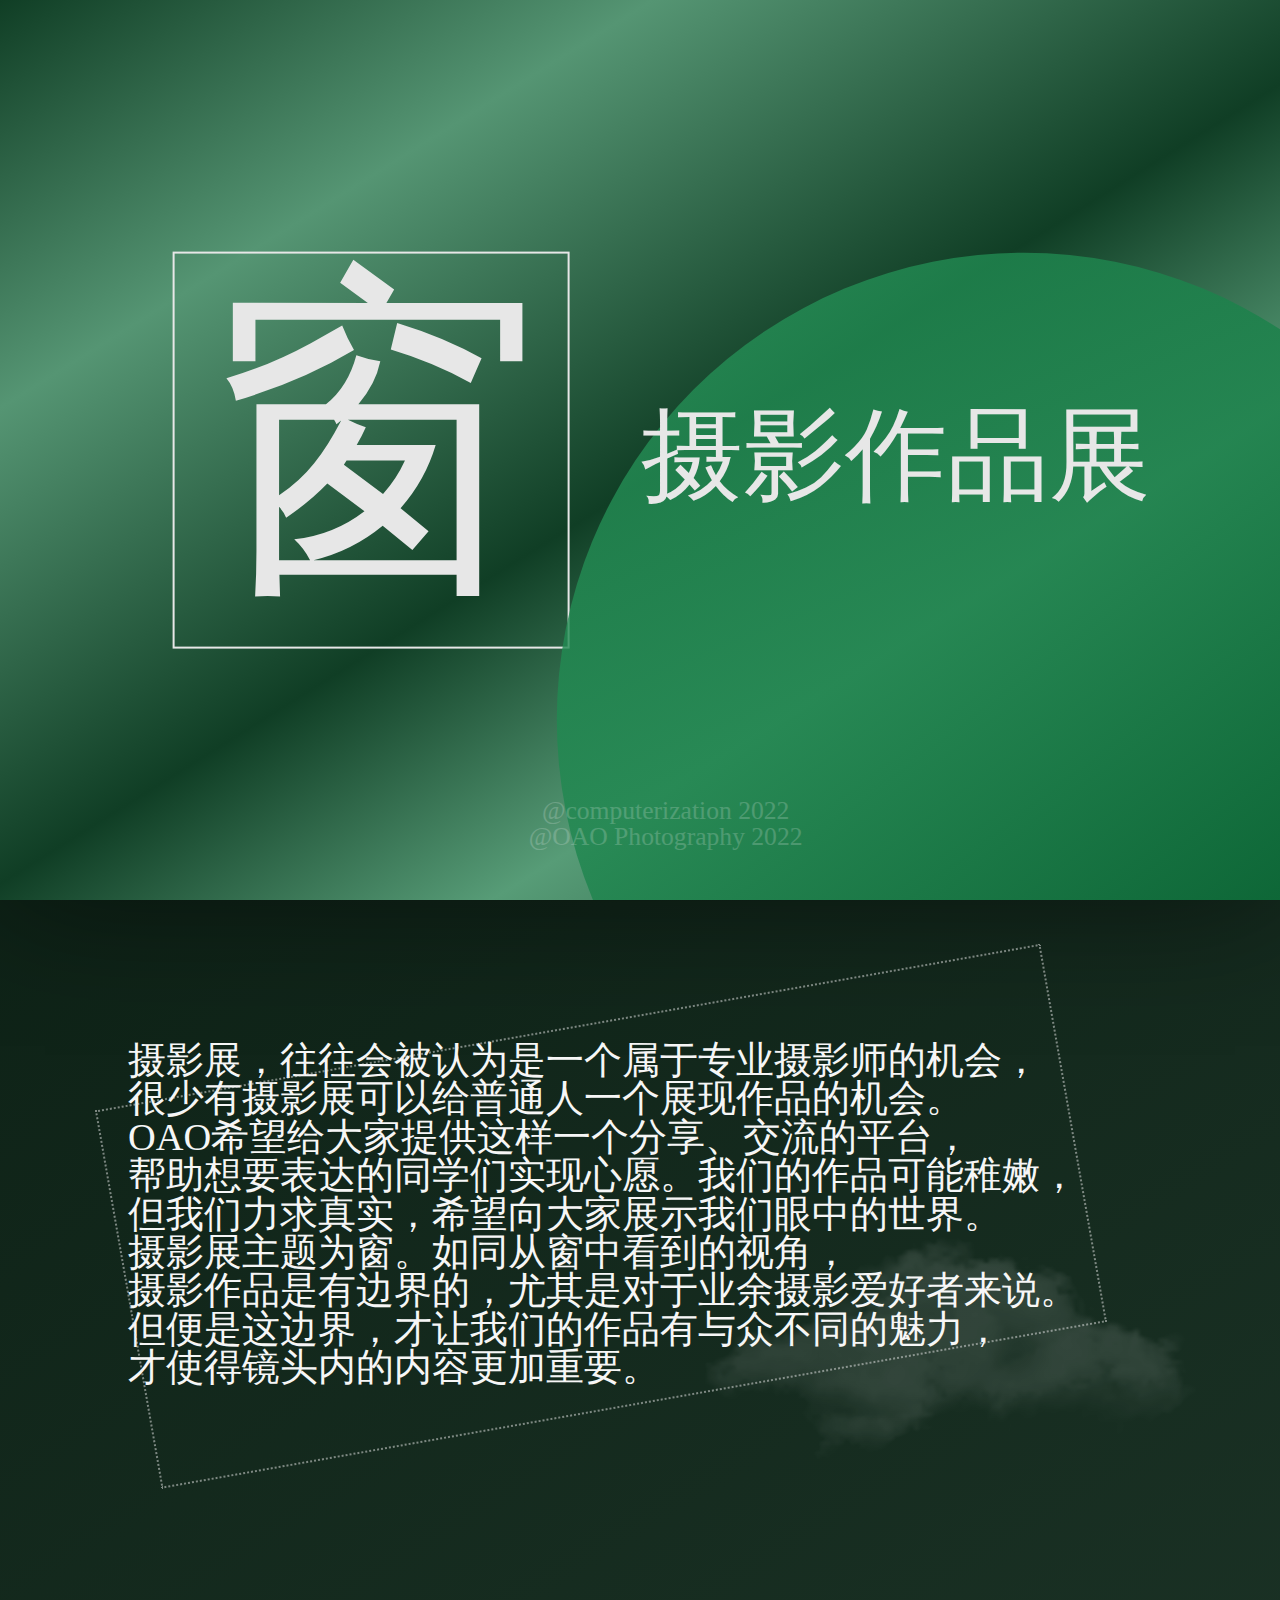
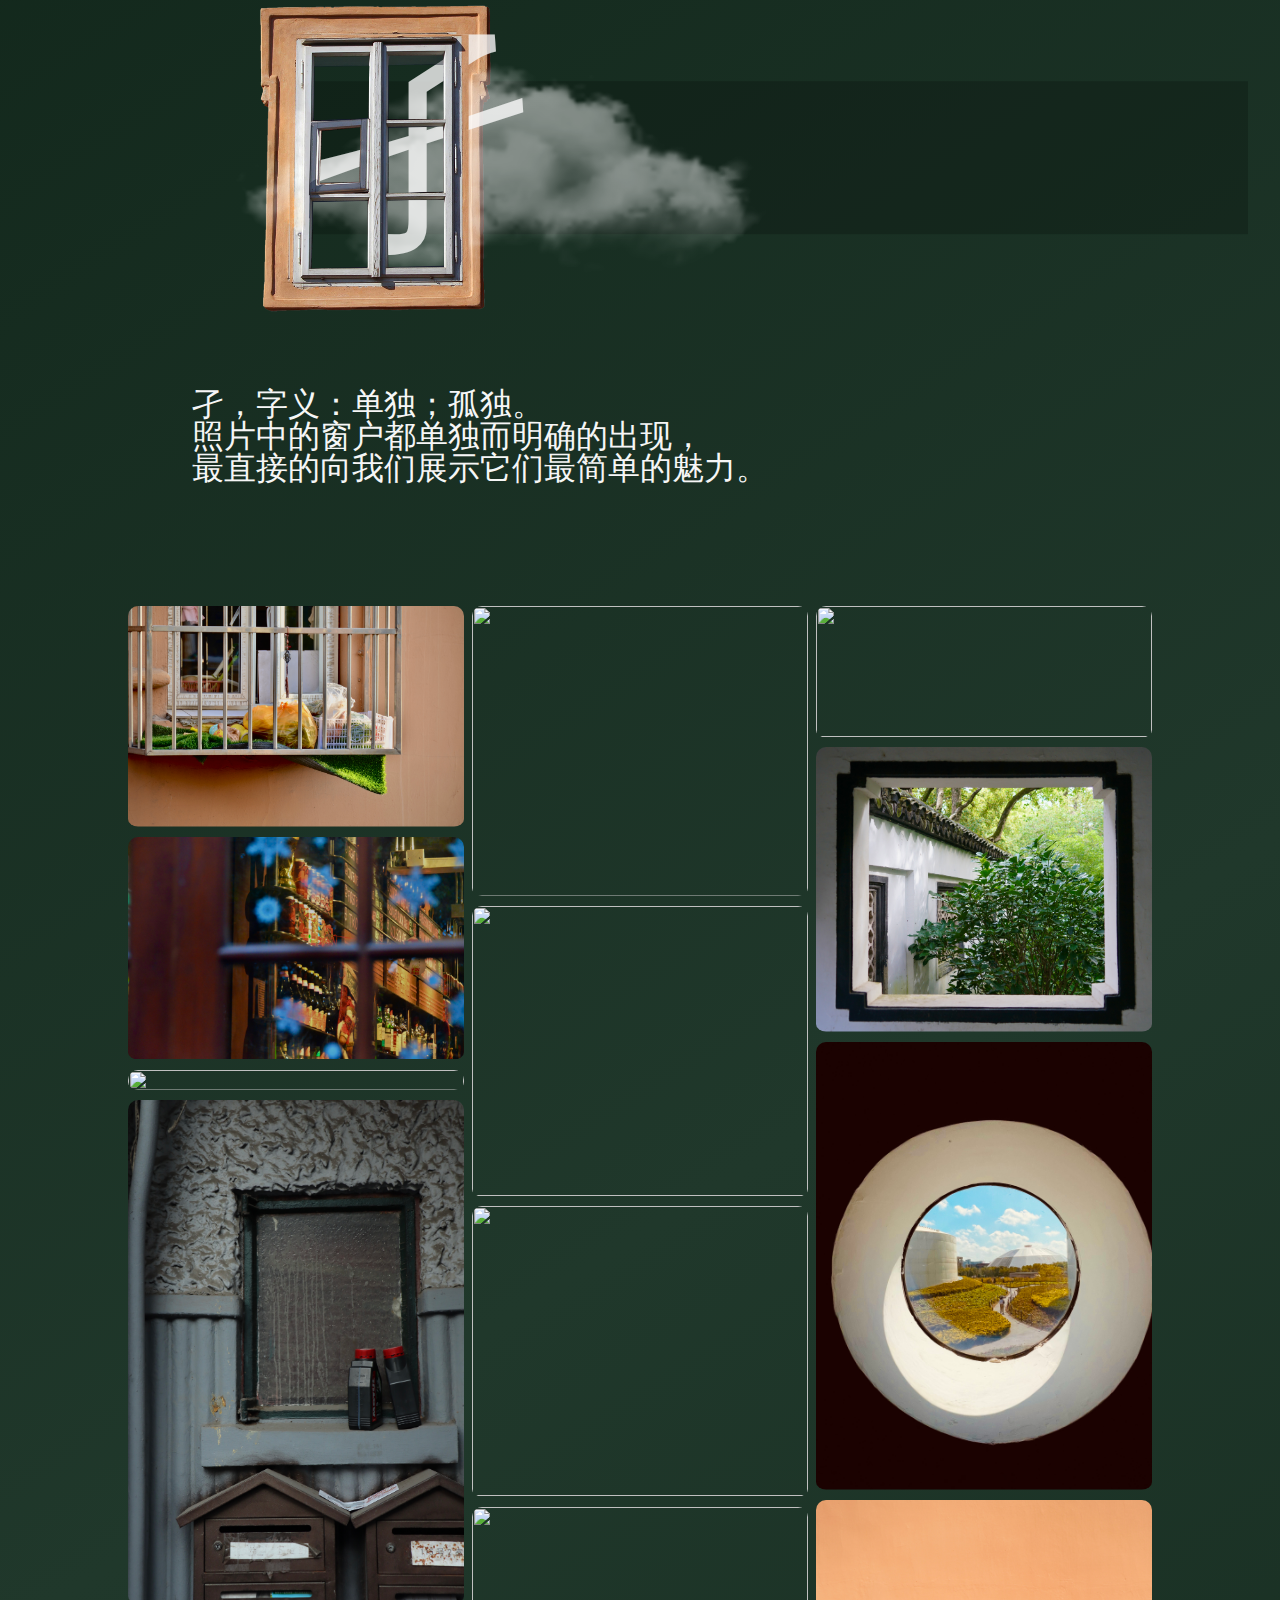
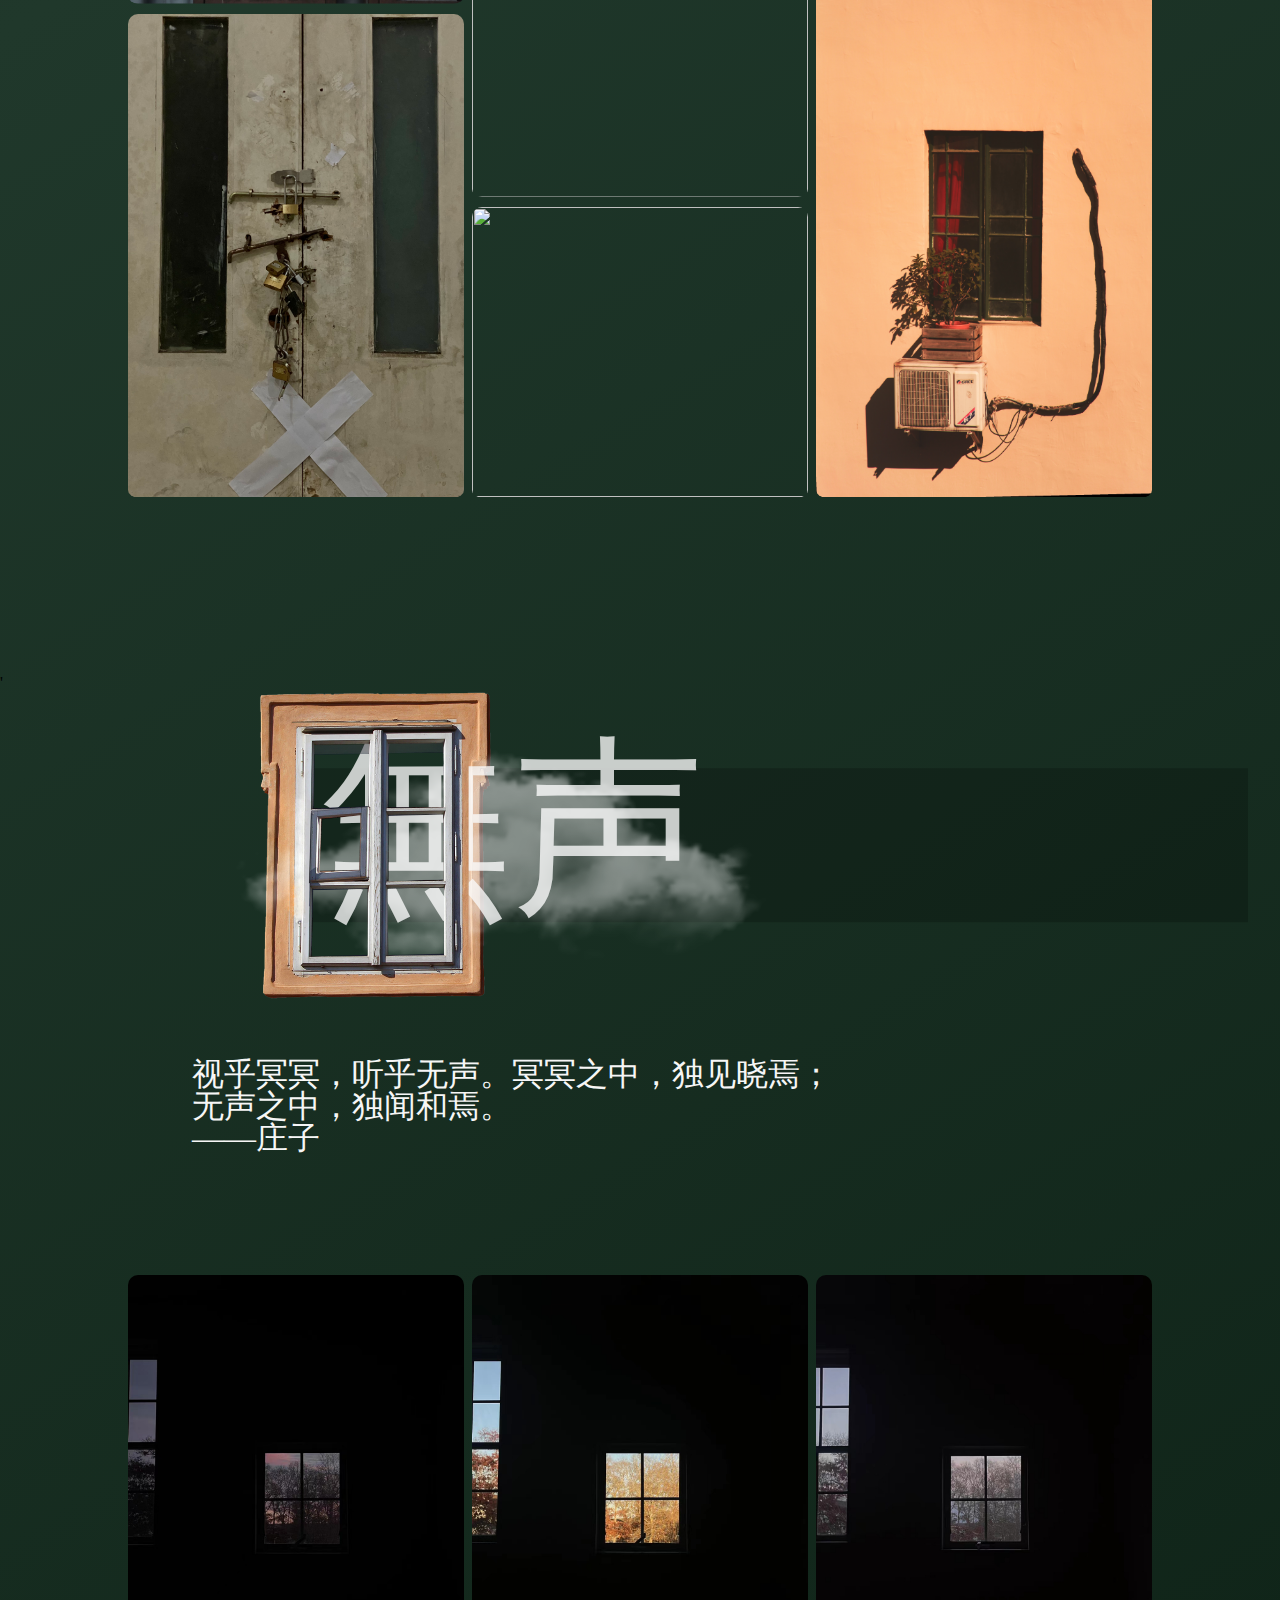
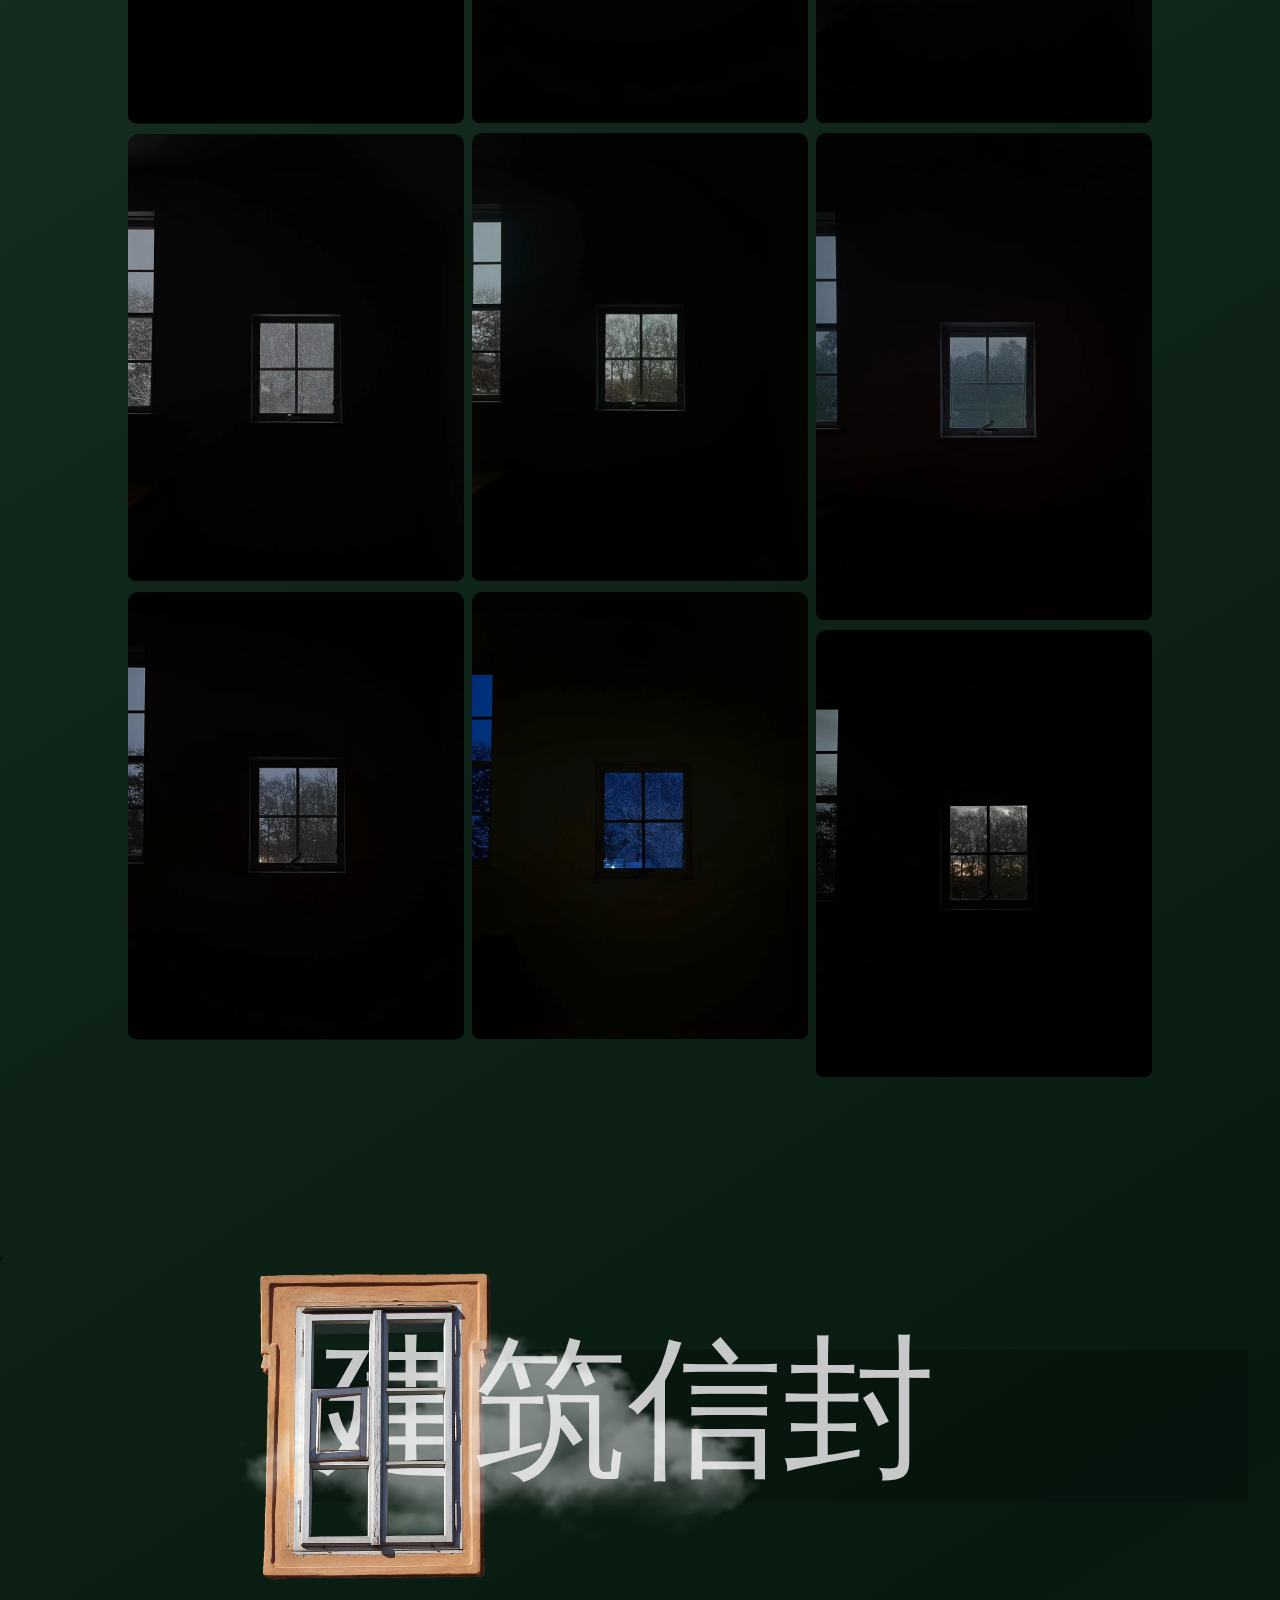
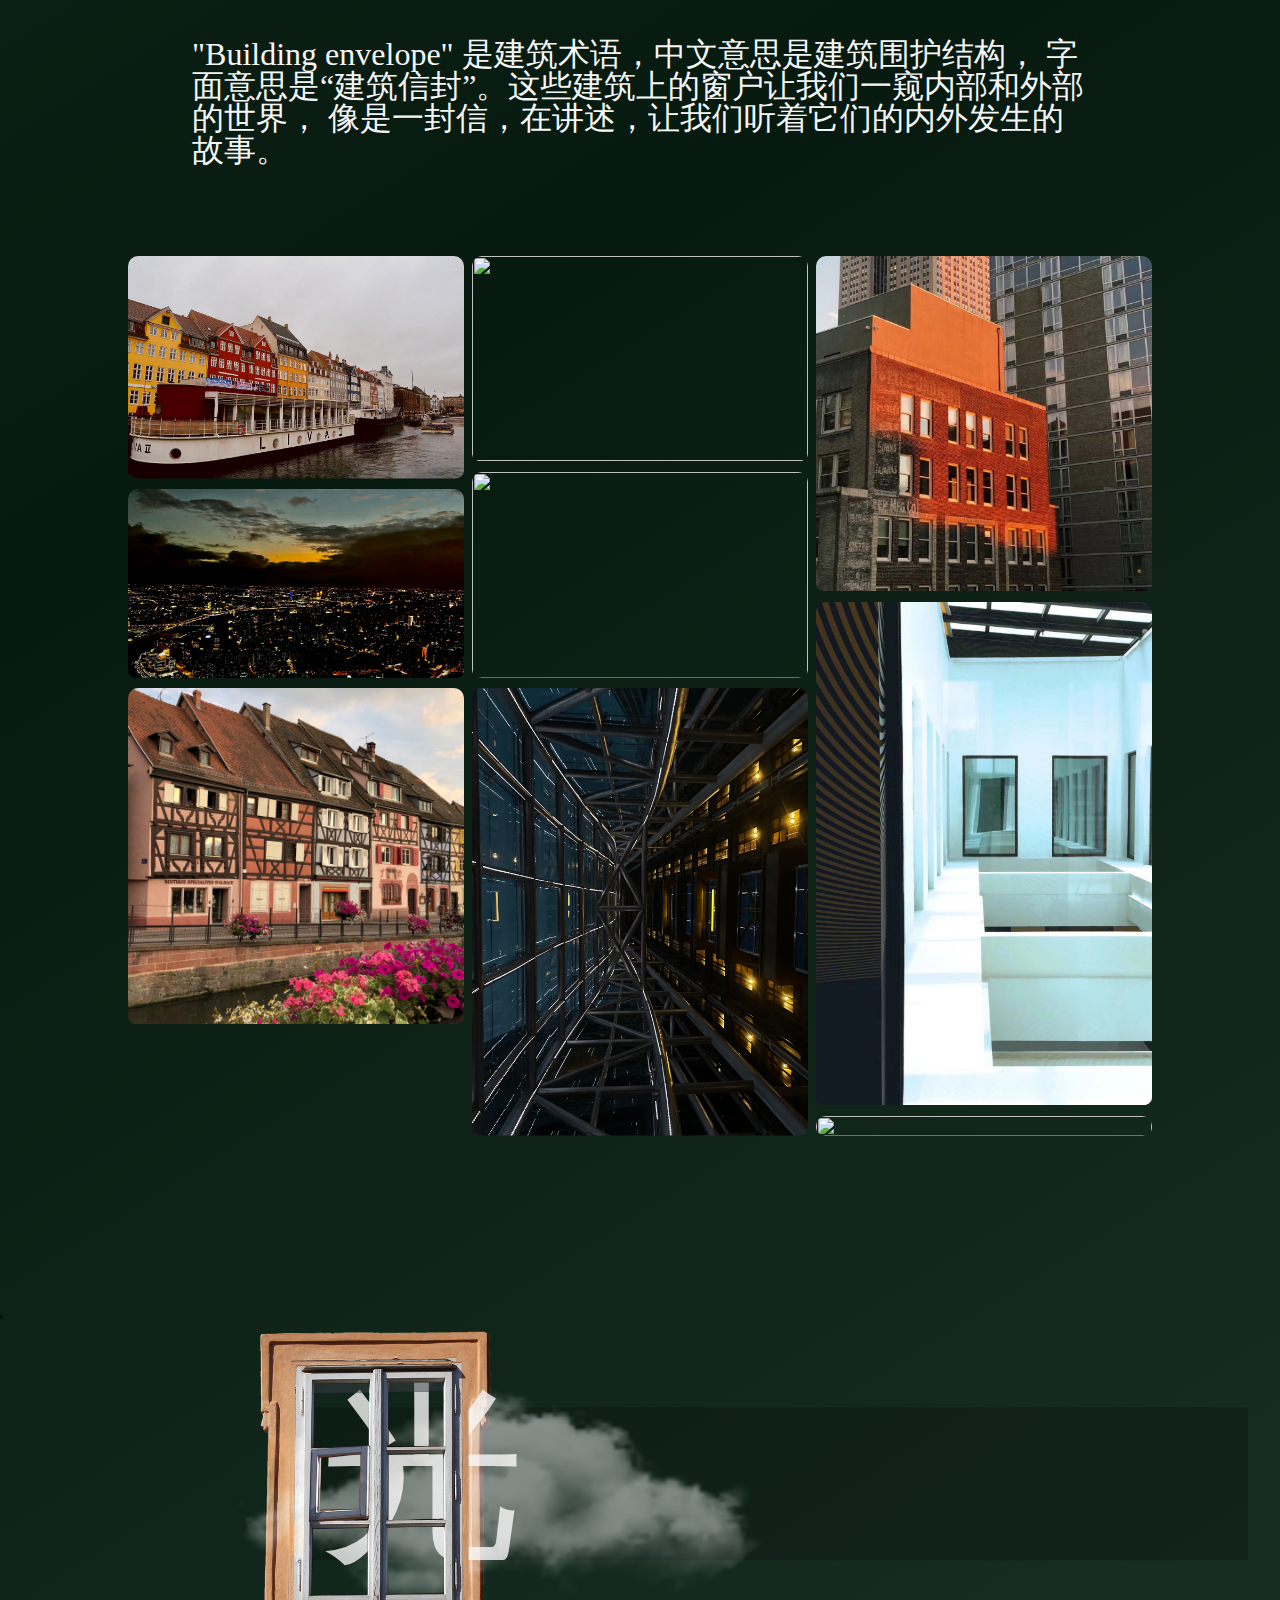
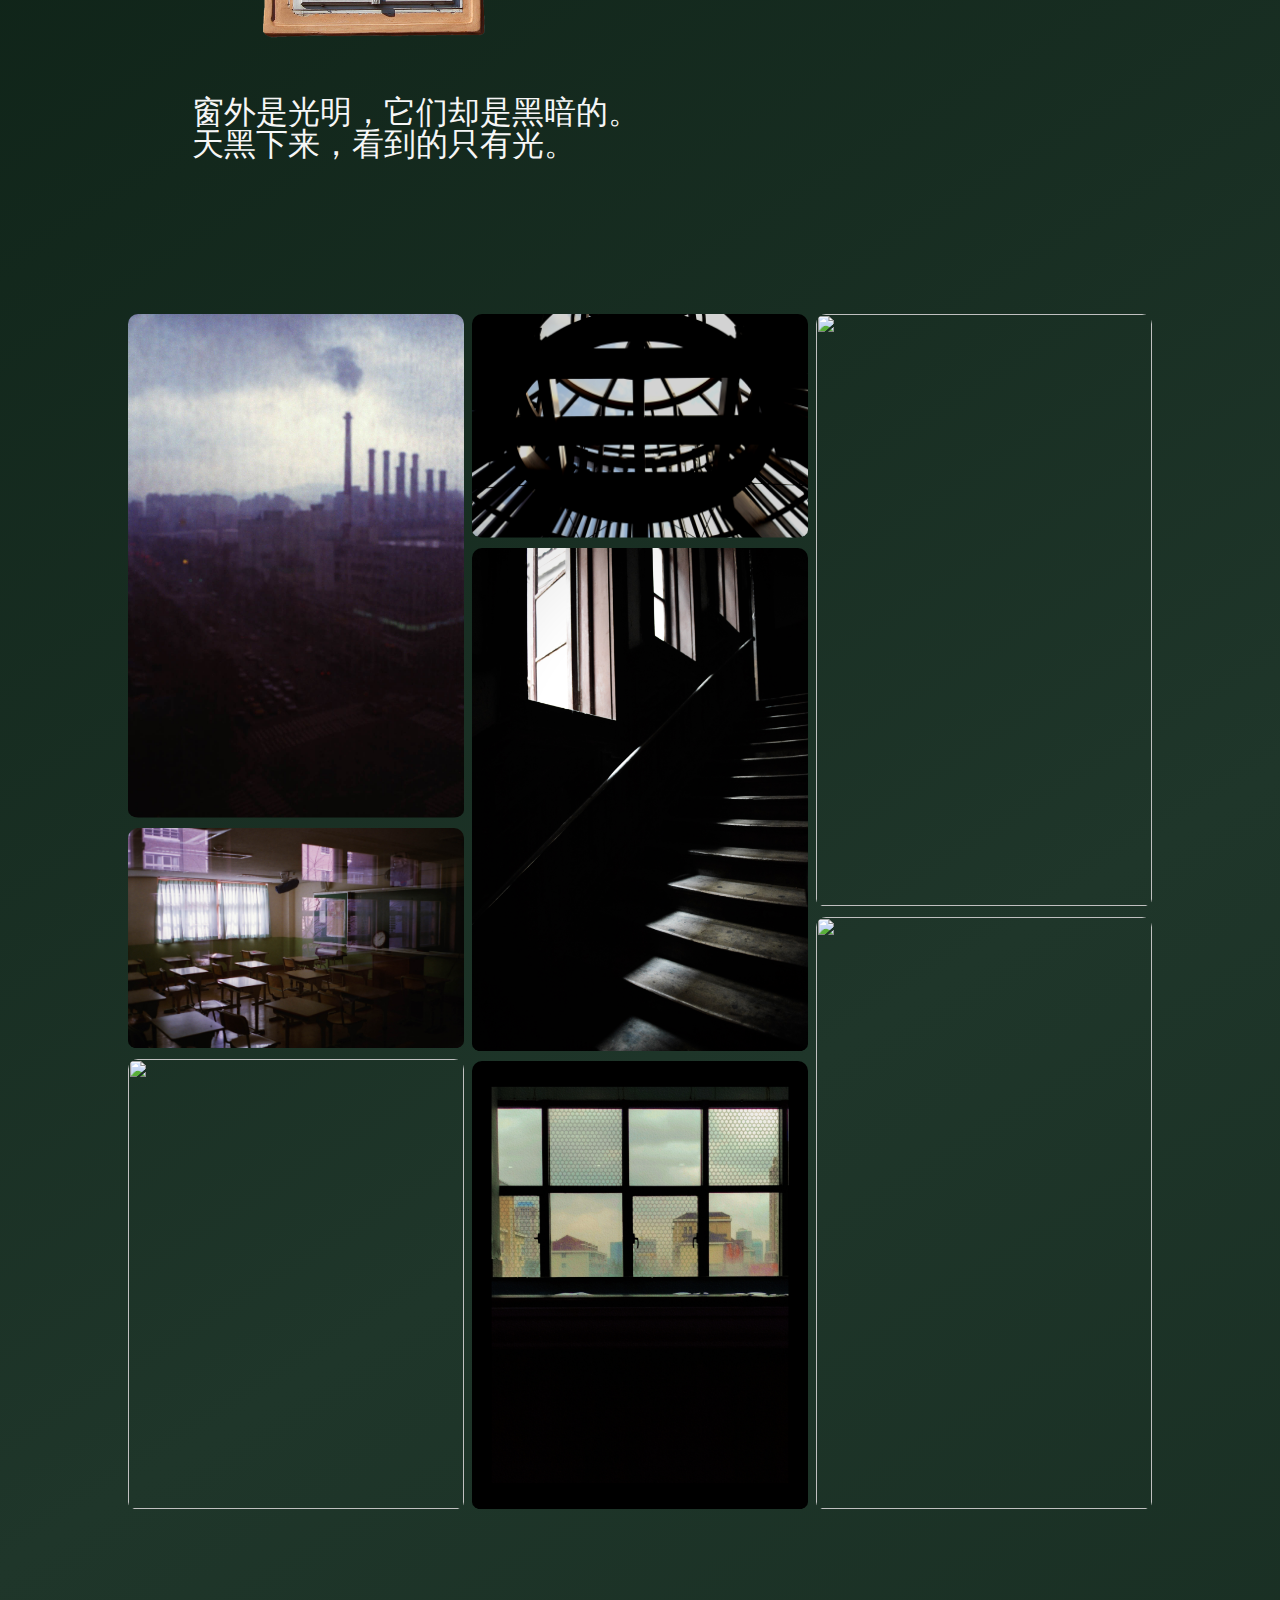
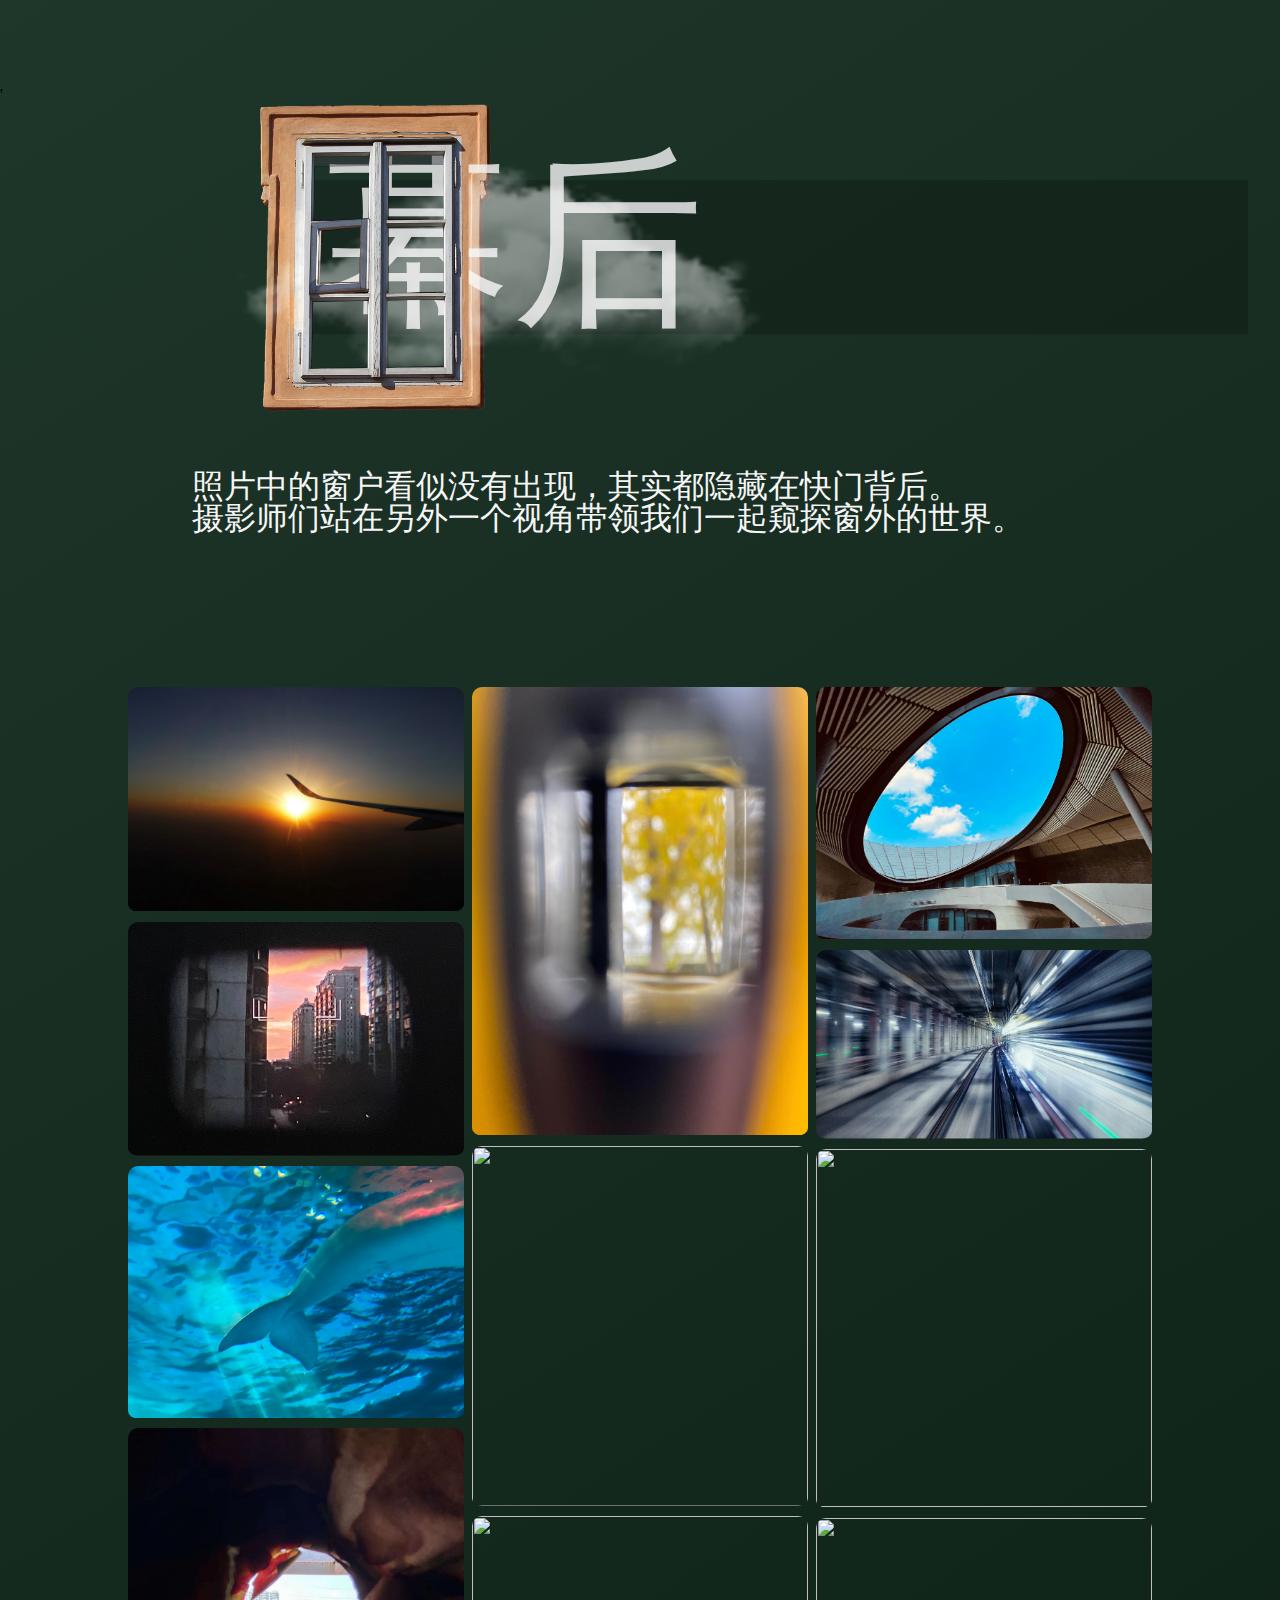
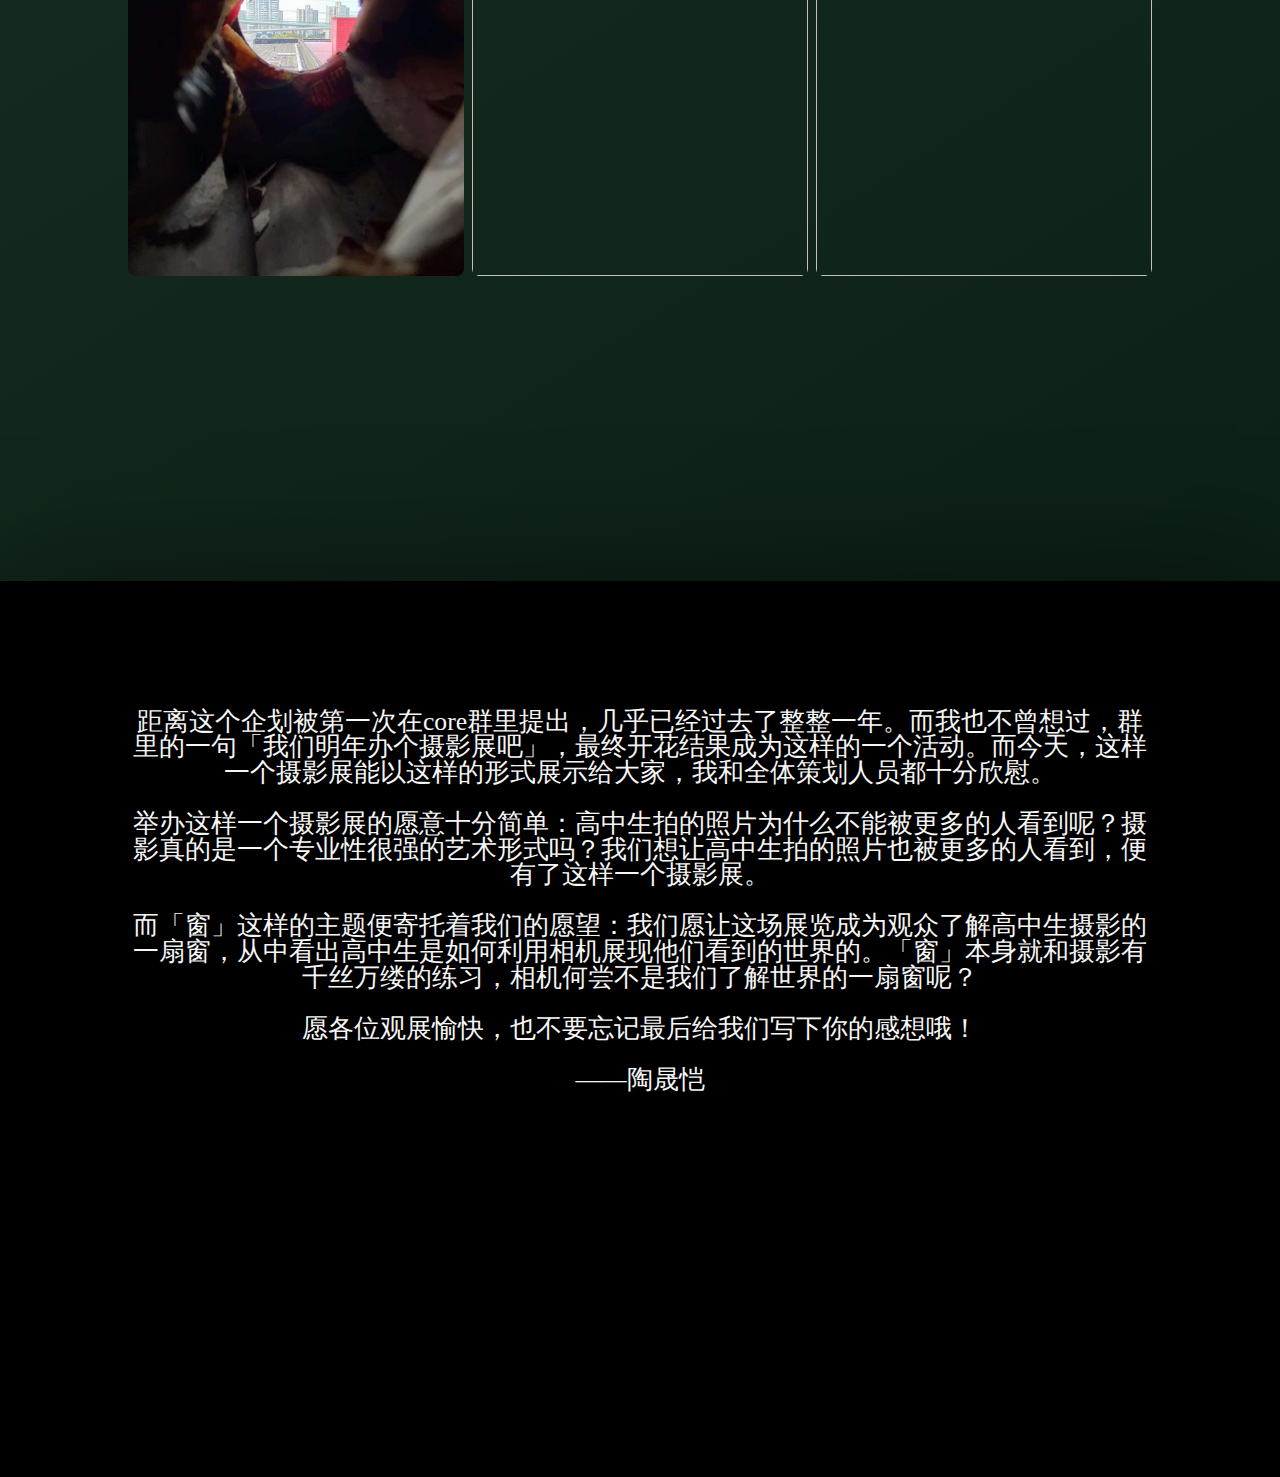
==== commit a039f485: "connect webpages" ====
--- a/index.html
+++ b/index.html
@@ -4,6 +4,7 @@
     <title> 窗-线上摄影展 OAO·Computerization </title>
     <meta http-equiv="Content-Type" content="text/html; charset=utf-8">
     <link rel="stylesheet" href="./index.css">
+    <link rel="stylesheet" href="./fonts.css">
 </head>
 
 <body>
@@ -46,7 +47,7 @@
     </div>
 
     <div class="sect sect1">
-        <div class="sectCover">'
+        <div class="sectCover">
             <div class="sectBg"></div>
             <img class="sectCloud" src="src/img/cloud.png" />
             <img class="windowFrame" src="src/img/windowFrame.png" />
@@ -64,11 +65,11 @@
         </div>
         <div class="sectGallery">
             <div class="gallCol">
-                <img class="gallItem" src="src/img/a/1.jpg"/>
-                <img class="gallItem" src="src/img/a/2.jpg"/>
-                <img class="gallItem" src="src/img/a/3.jpg"/>
-                <img class="gallItem" src="src/img/a/4.jpg"/>
-                <img class="gallItem" src="src/img/a/5.jpg"/>
+                <img onclick="enlarge();setUrl('src/img/a/1.jpg')" id="a1" class="gallItem" src="src/img/a/1.jpg"/>
+                <img onclick="enlarge();setUrl('src/img/a/2.jpg')" id="a2" class="gallItem" src="src/img/a/2.jpg"/>
+                <img onclick="enlarge();setUrl('src/img/a/3.jpg')" id="a3" class="gallItem" src="src/img/a/3.jpg"/>
+                <img onclick="enlarge();setUrl('src/img/a/4.jpg')" id="a4" class="gallItem" src="src/img/a/4.jpg"/>
+                <img onclick="enlarge();setUrl('src/img/a/5.jpg')" id="a5" class="gallItem" src="src/img/a/5.jpg"/>
             </div>
             <div class="gallCol">
                 <img class="gallItem" src="src/img/a/6.jpg"/>
@@ -239,6 +240,7 @@
 </body>
 
 <script src="js/index.js" type="text/javascript"></script>
+<script src="js/ports.js" type="text/javascript"></script>
 
 </html>
 
--- a/index.css
+++ b/index.css
@@ -2,19 +2,6 @@
     margin: 0;
     padding: 0;
     box-sizing: border-box;
-}
-
-@font-face {
-    font-family: STZhongsong;
-    src: url('src/fonts/STZHONGS.TTF');
-}
-@font-face {
-    font-family: FangSong;
-    src: url('src/fonts/simfang.ttf');
-}
-@font-face {
-    font-family: STFangsong;
-    src: url('src/fonts/STFANGSO.TTF');
 }
 
 @keyframes sqrIn{
--- a/fonts.css
+++ b/fonts.css
@@ -0,0 +1,16 @@
+@font-face {
+    font-family: STZhongsong;
+    src: url('src/fonts/STZHONGS.TTF');
+}
+@font-face {
+    font-family: FangSong;
+    src: url('src/fonts/simfang.ttf');
+}
+@font-face {
+    font-family: STFangsong;
+    src: url('src/fonts/STFANGSO.TTF');
+}
+@font-face {
+    font-family: XYGPBT;
+    src: url('src/fonts/XYGPBT.ttf');
+}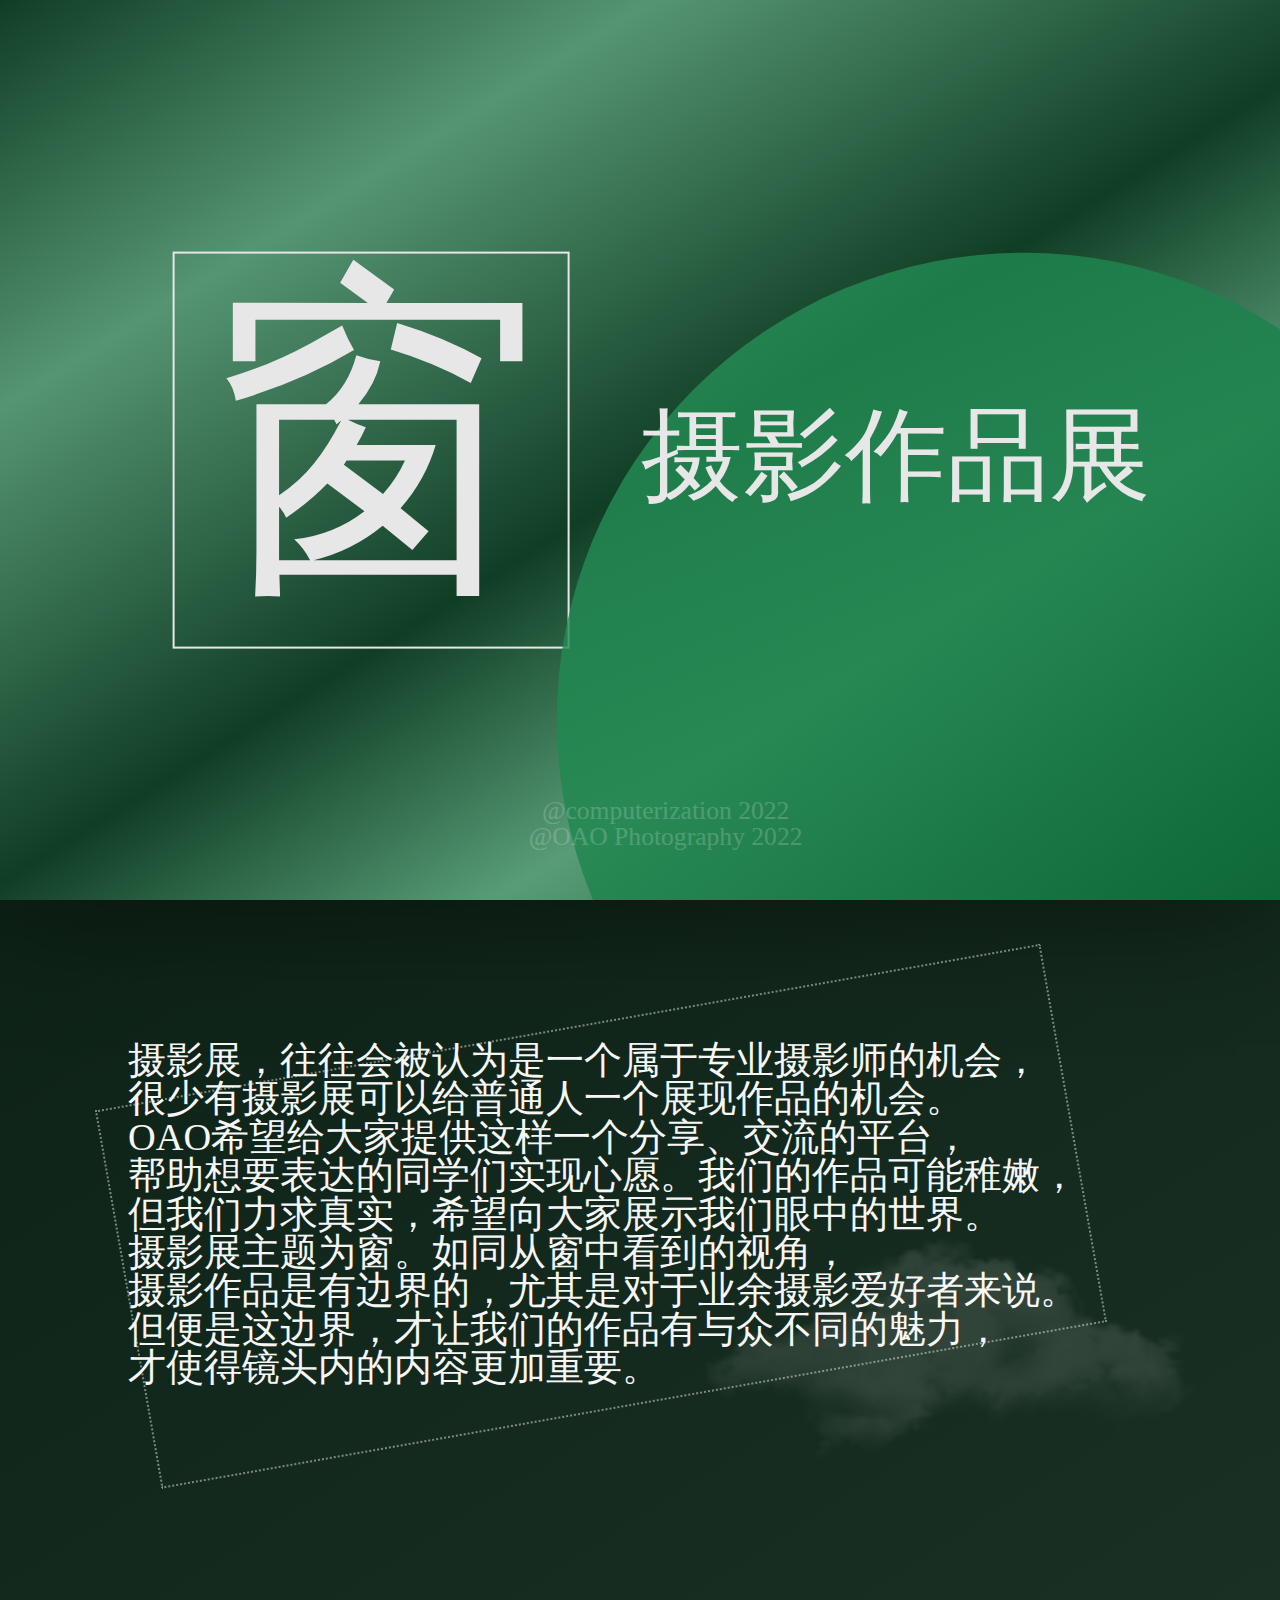
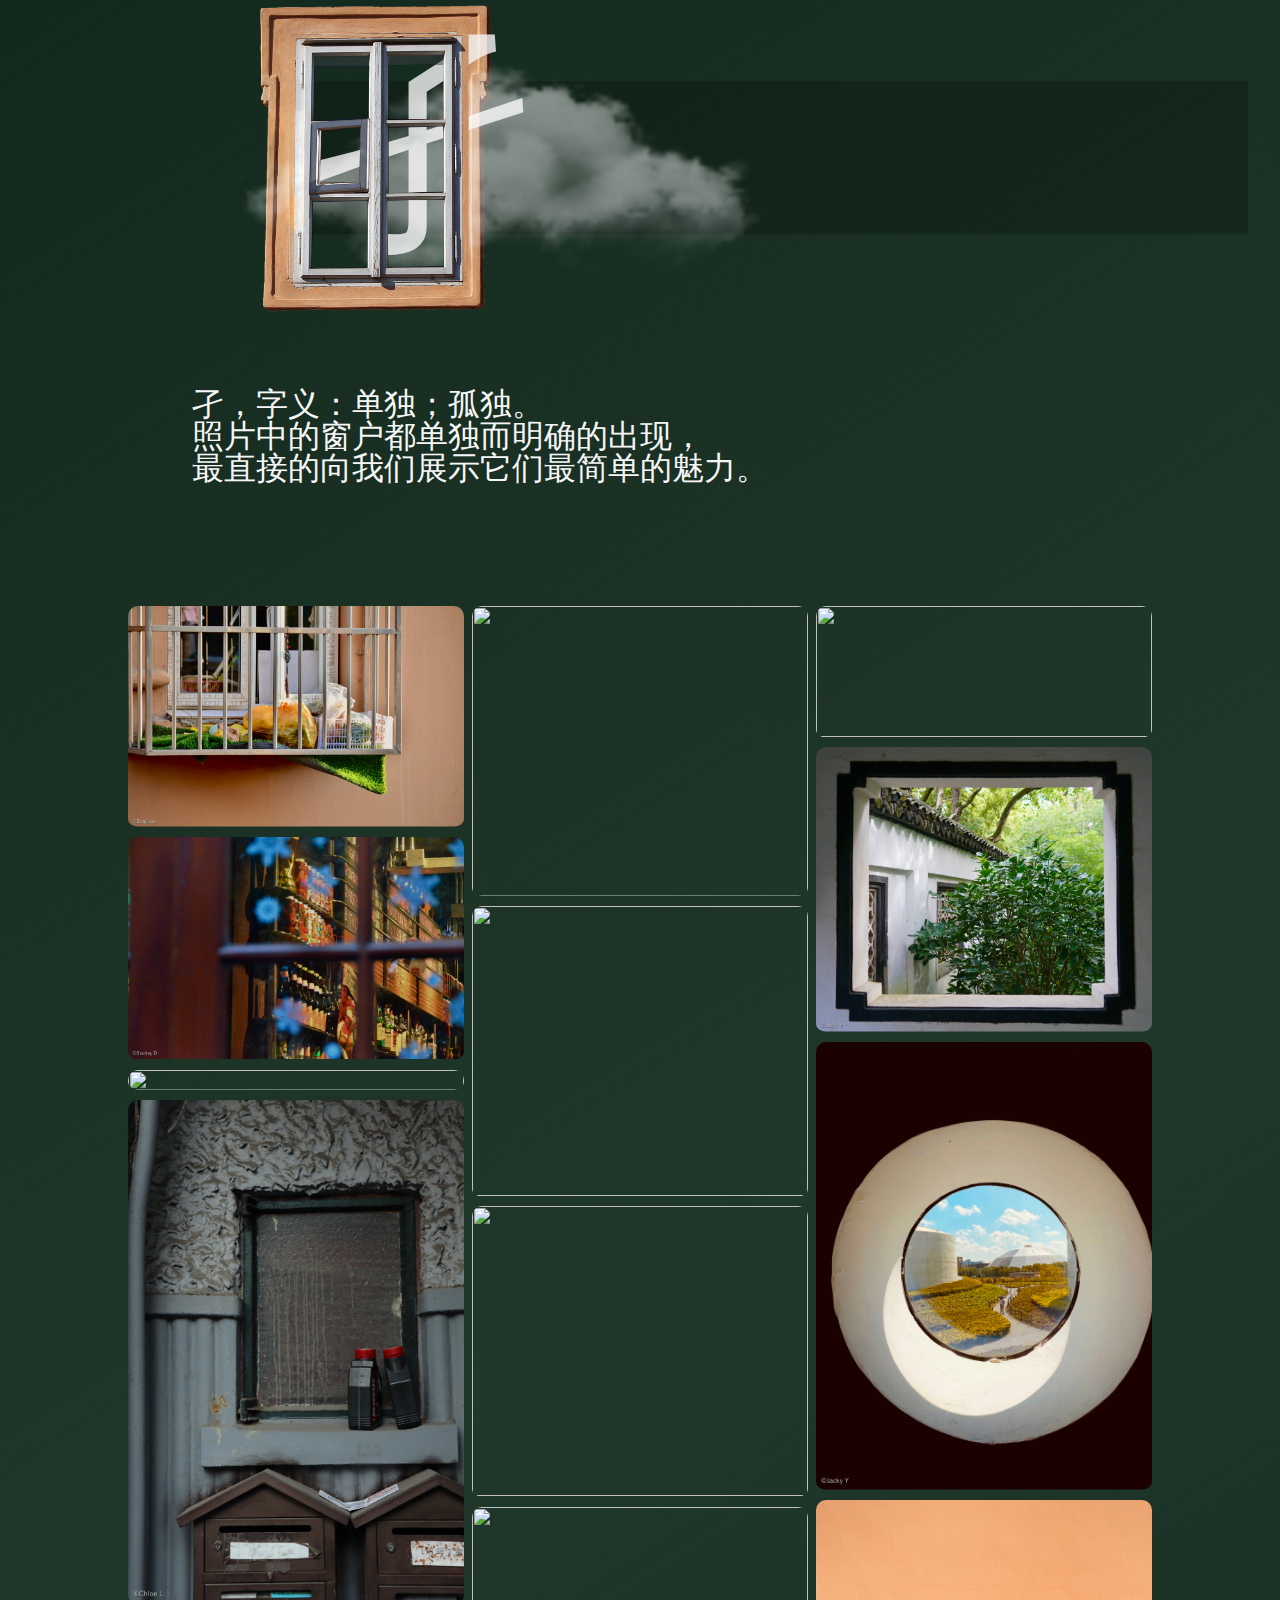
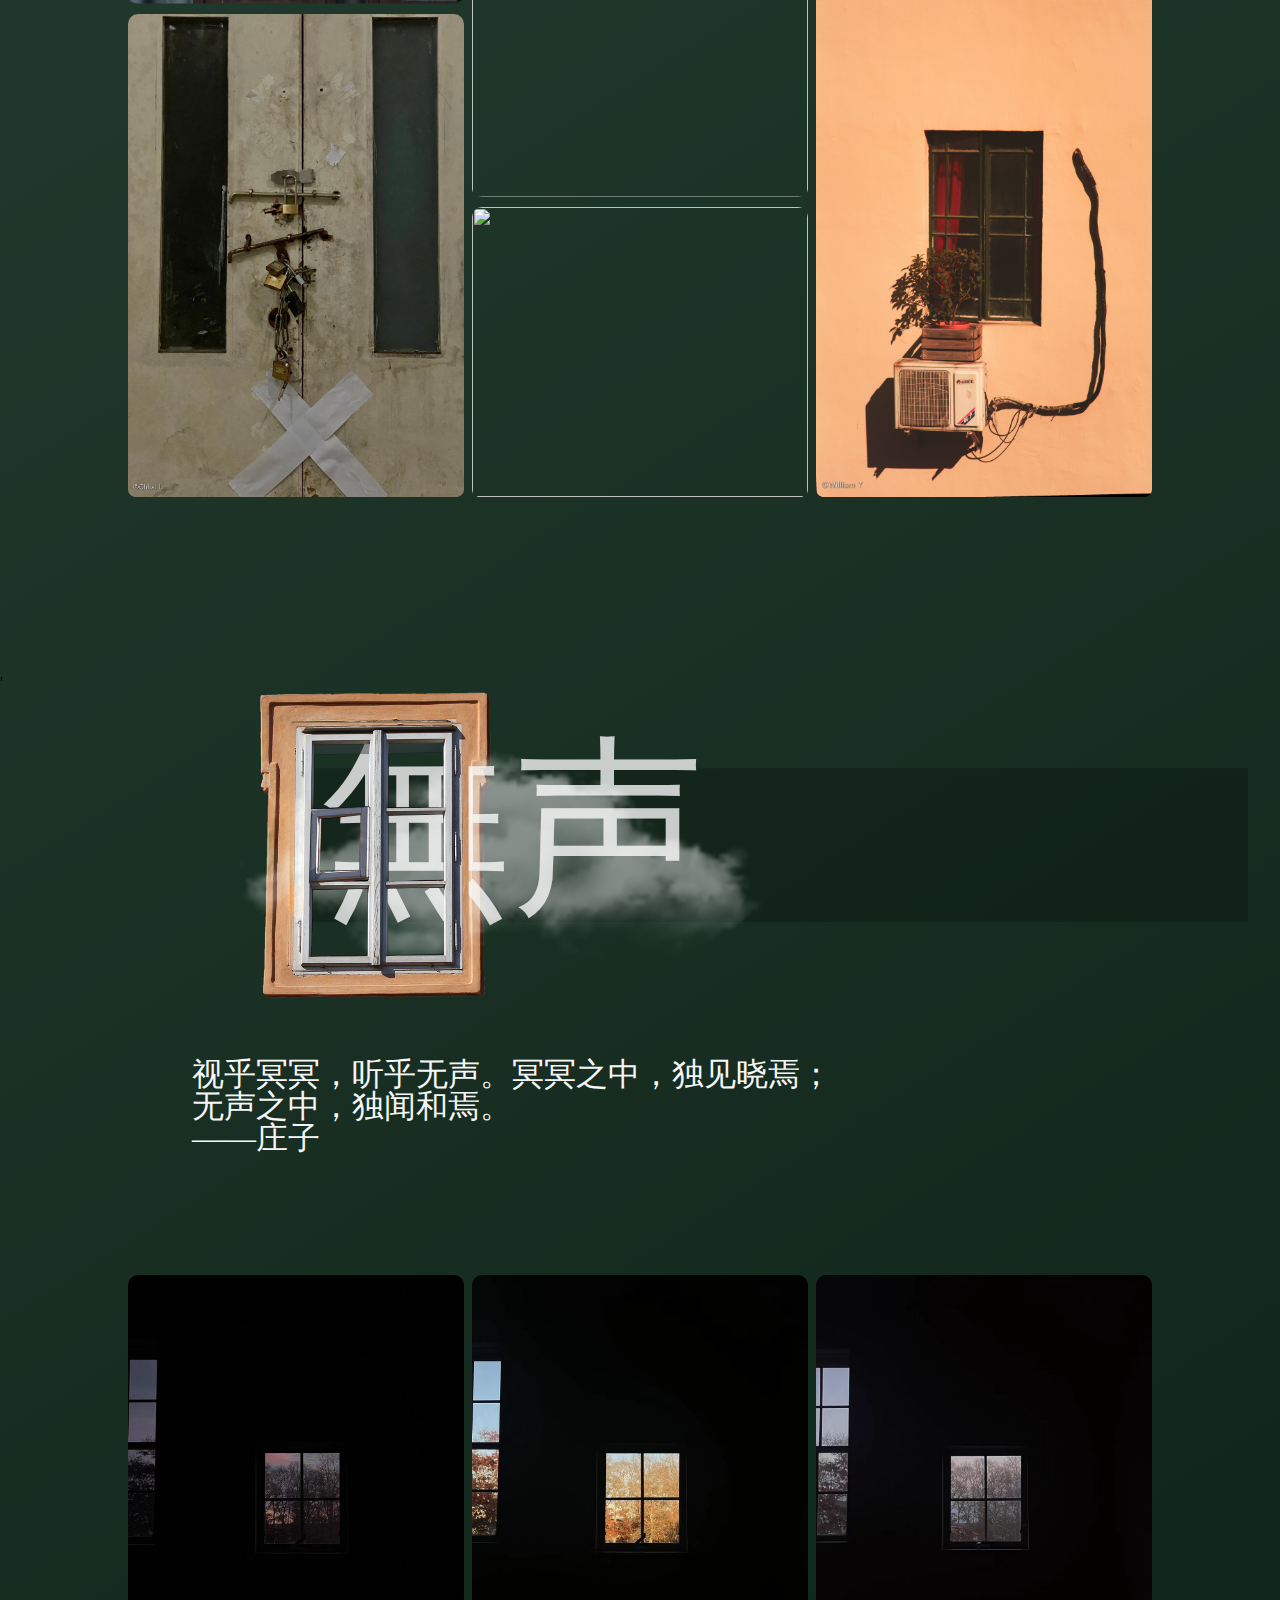
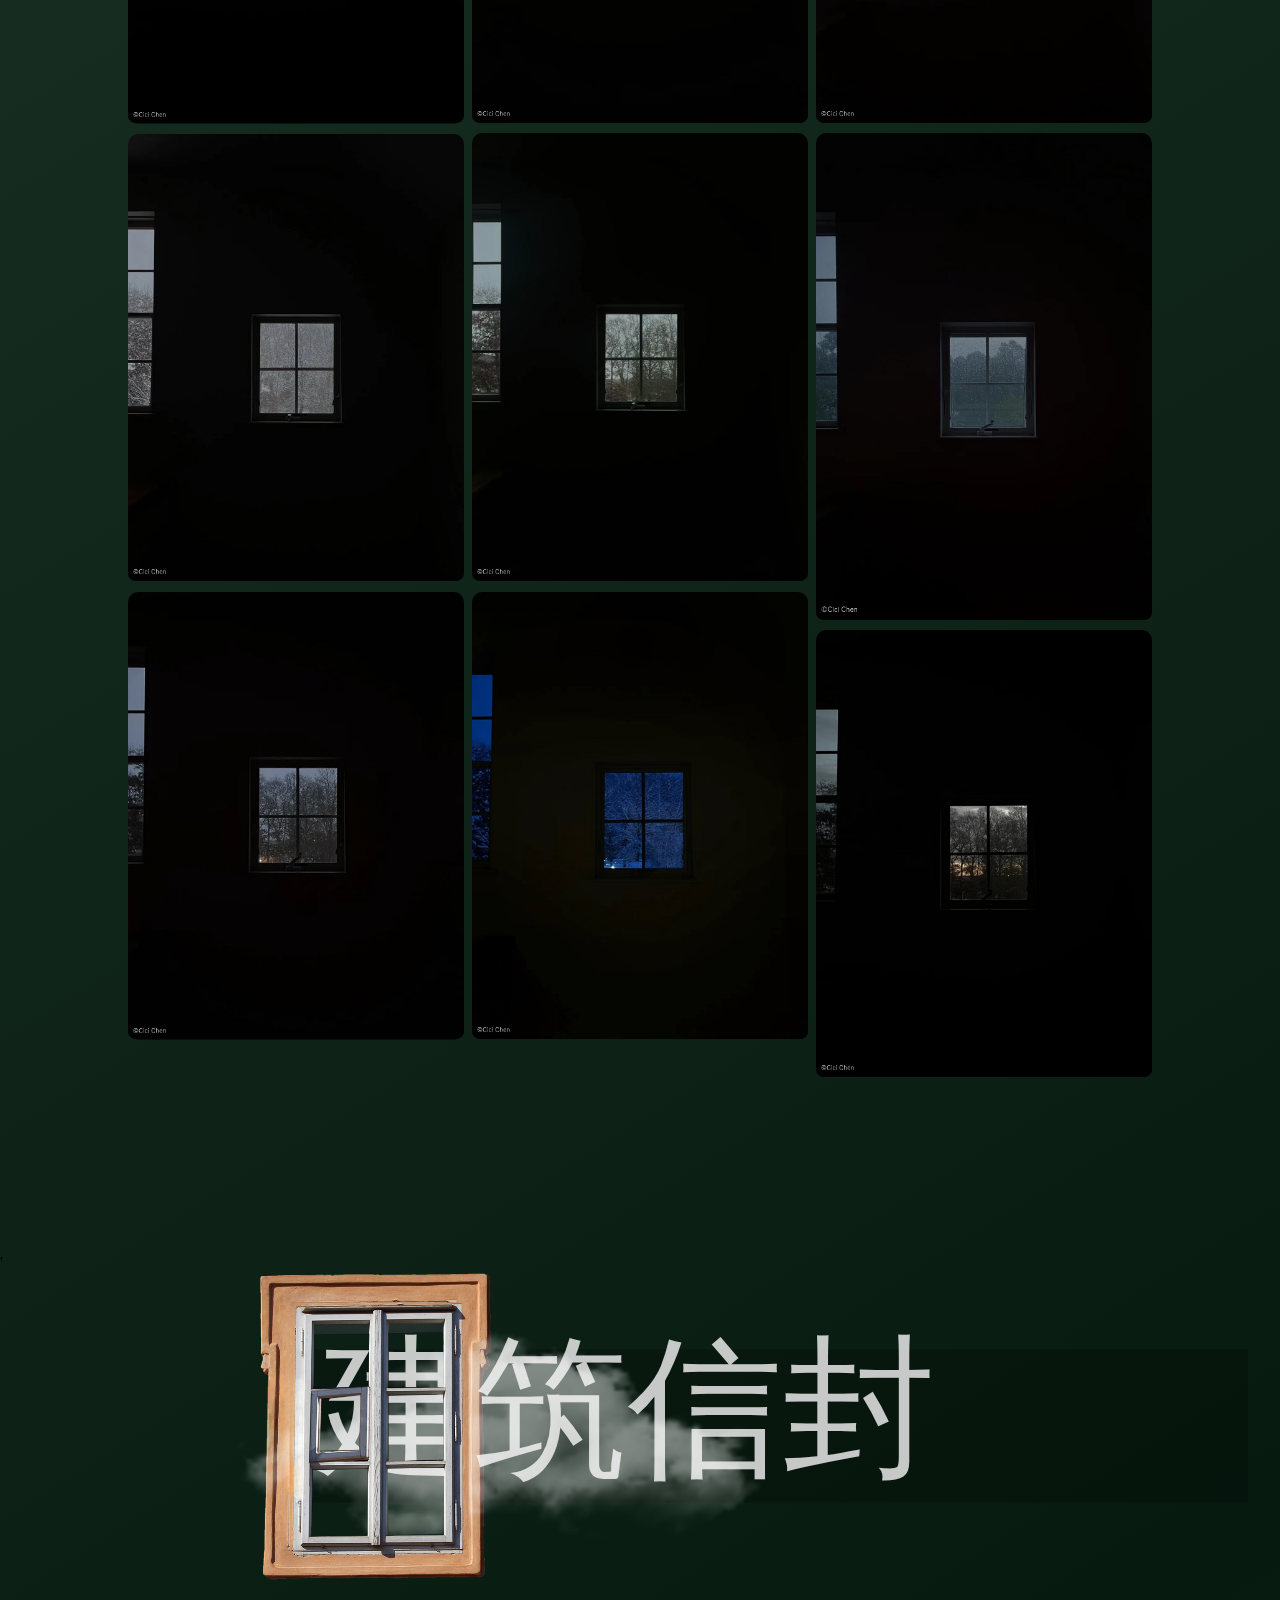
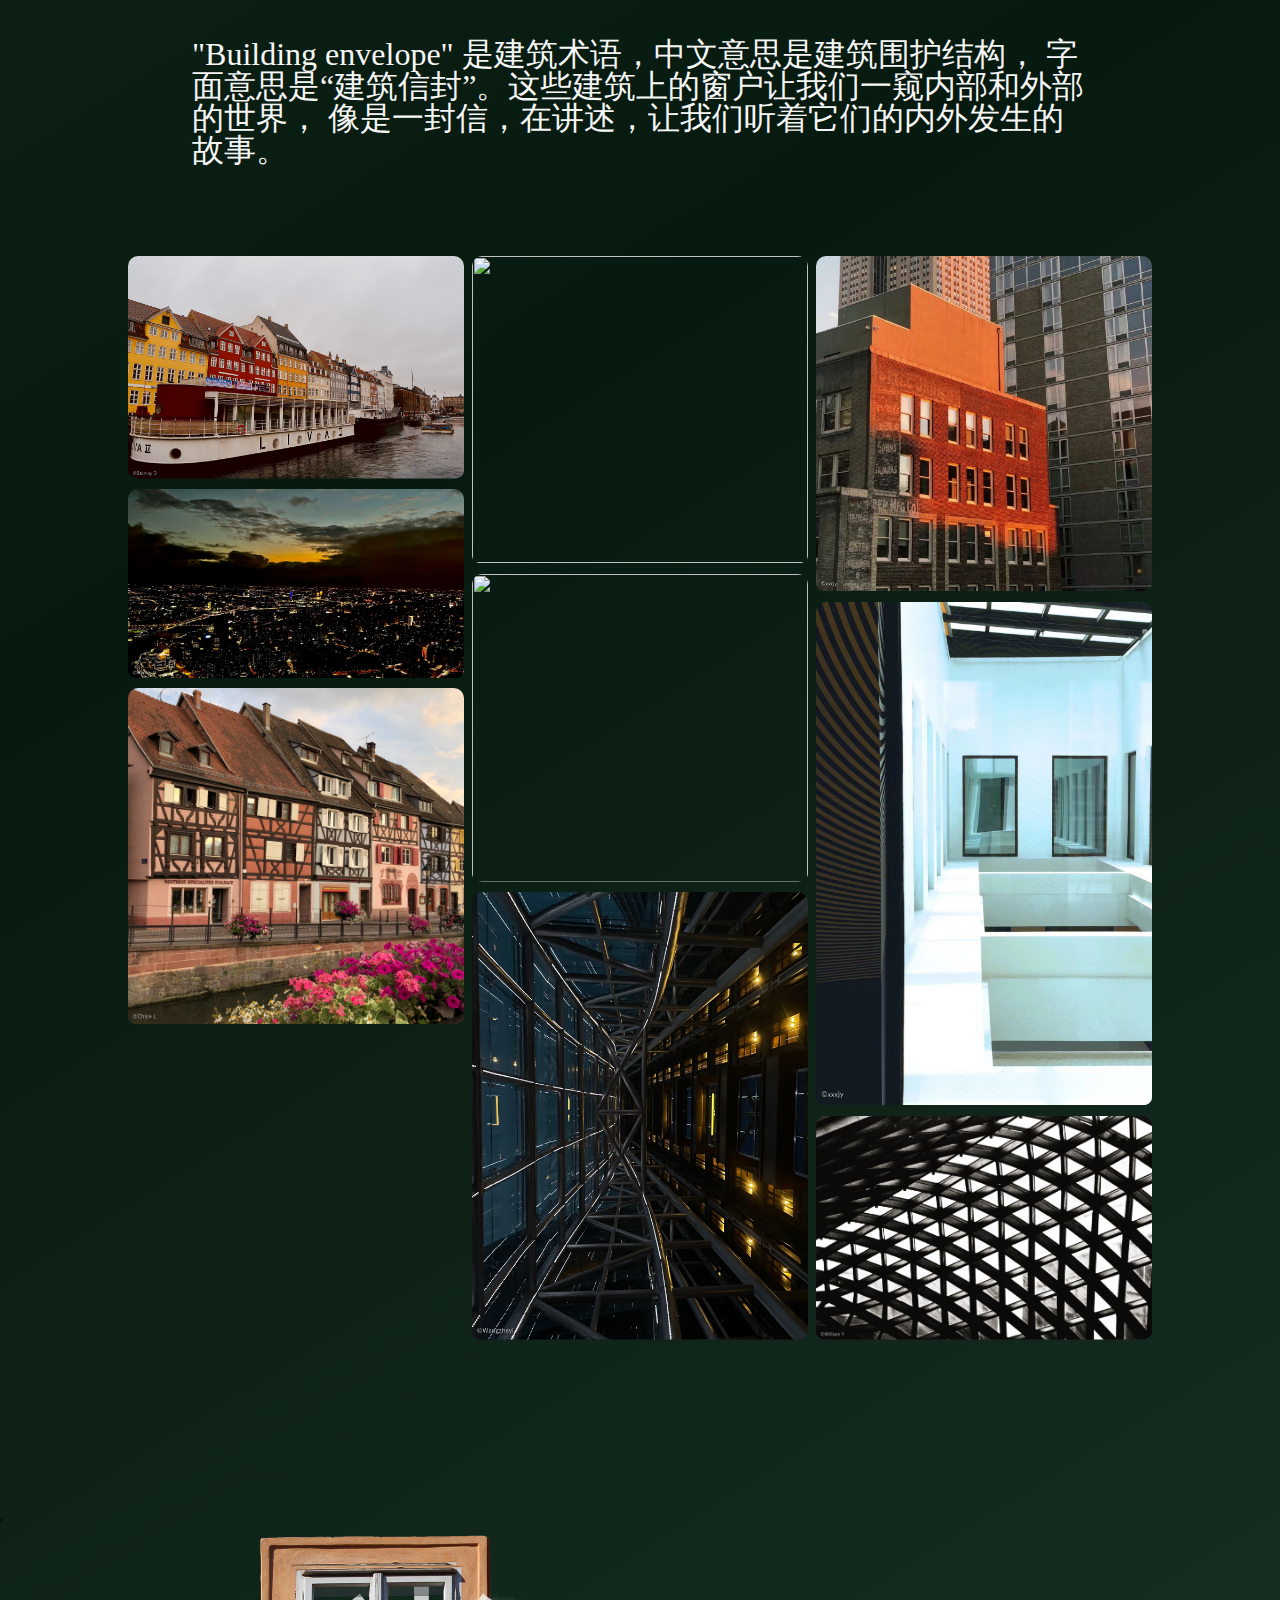
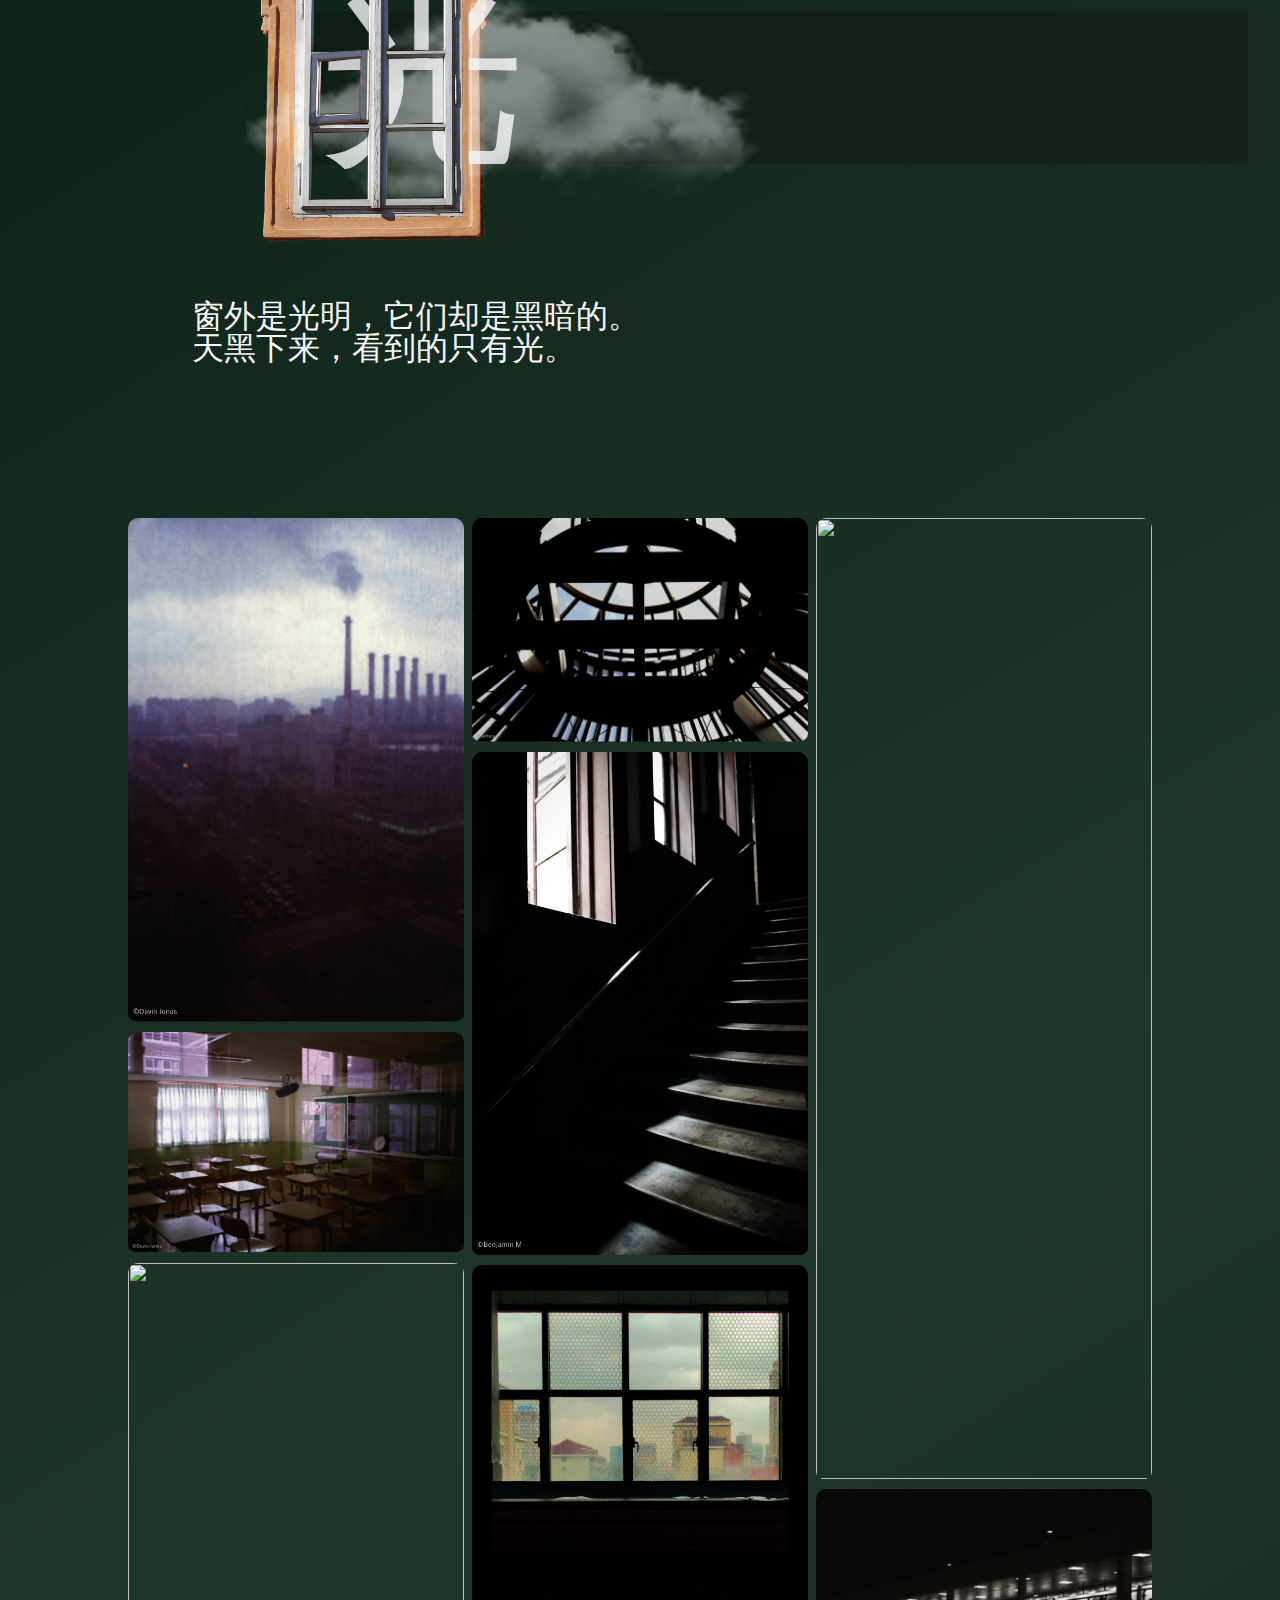
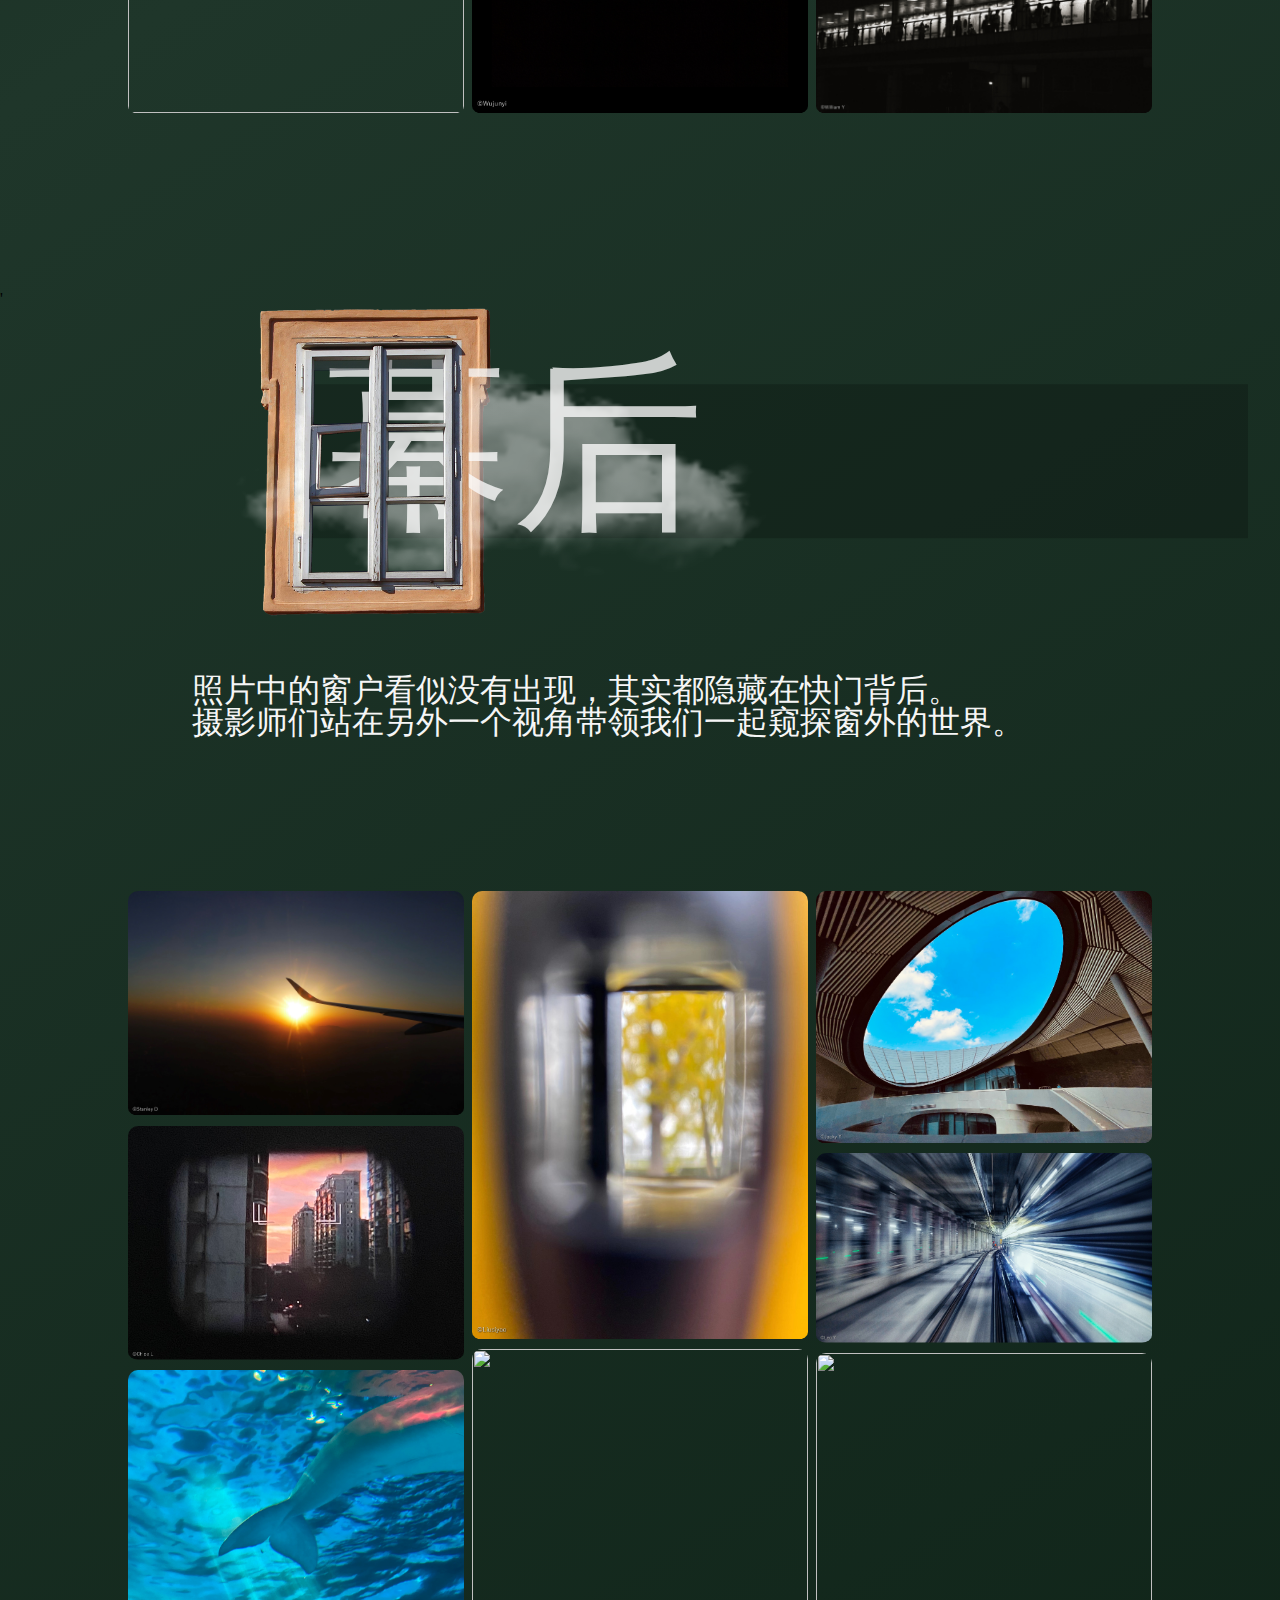
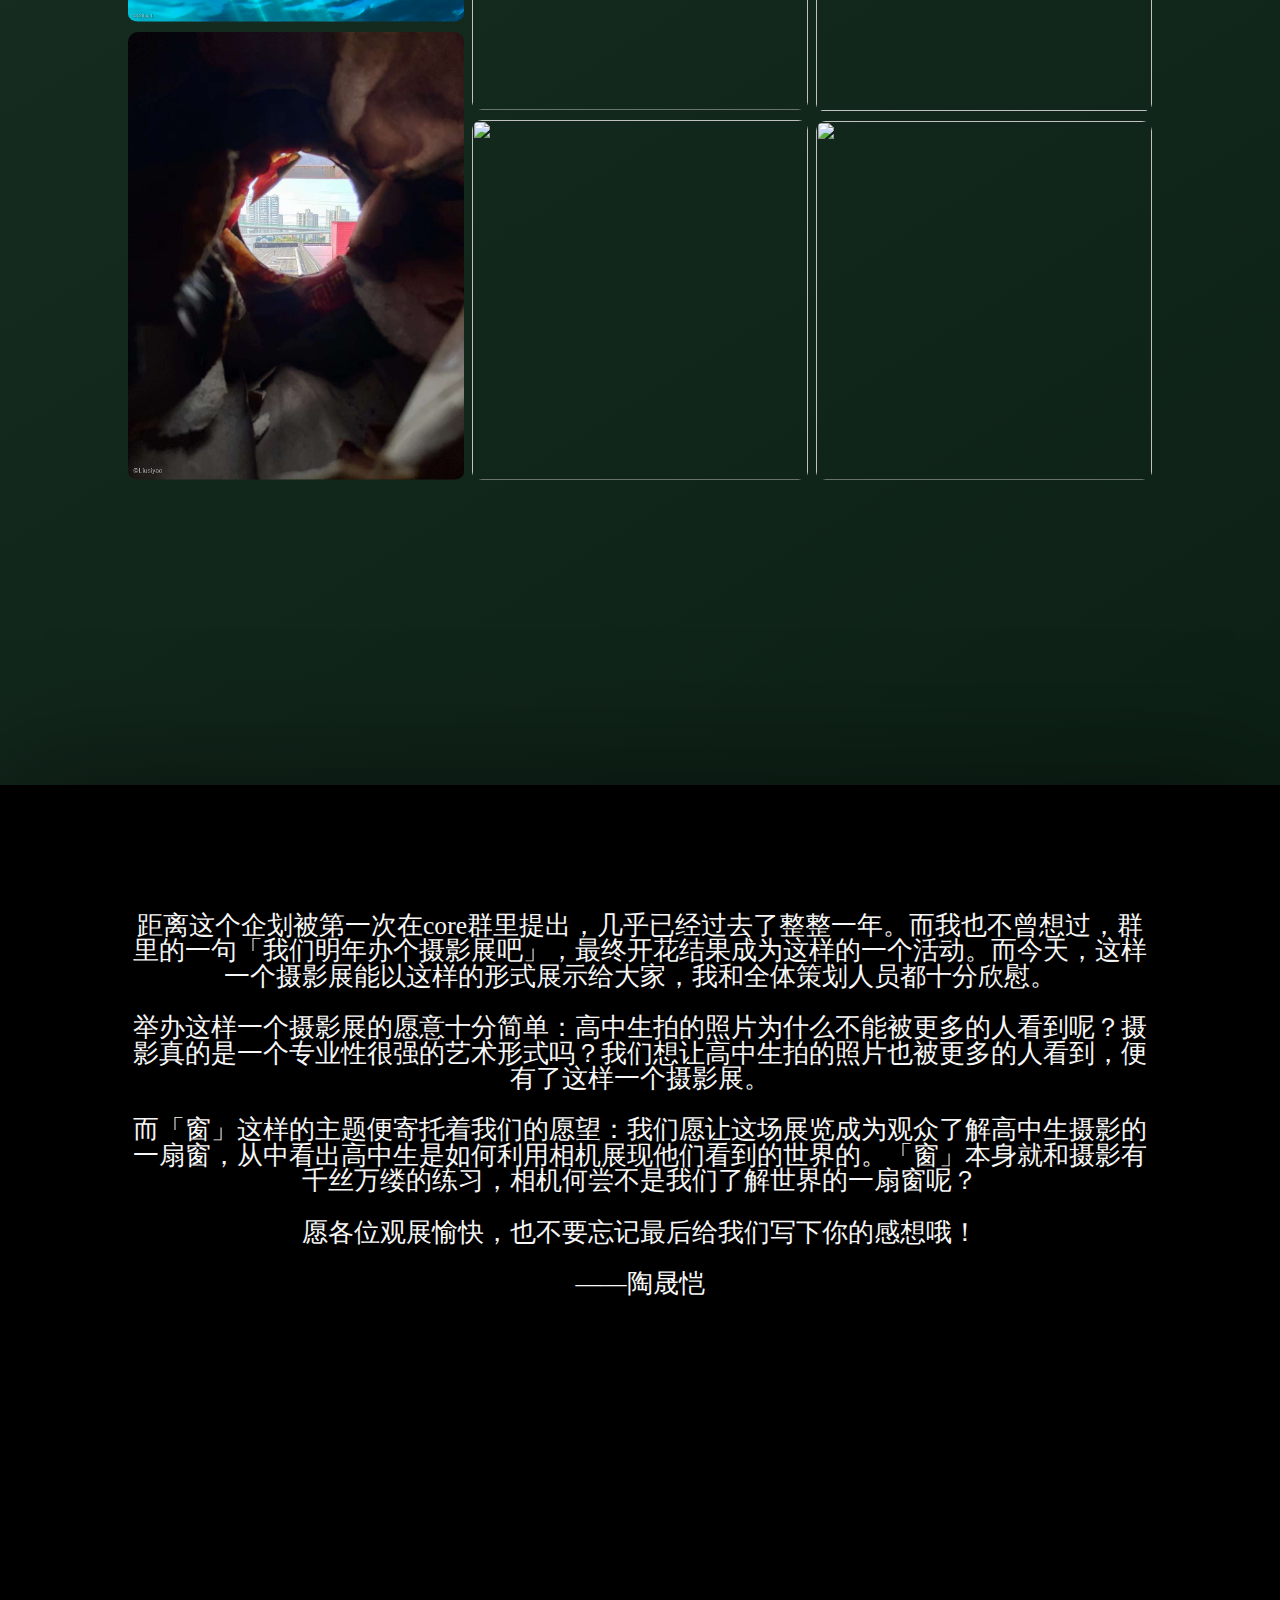
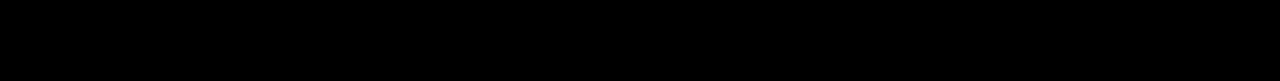
==== commit fc7fa987: "add watermark" ====
--- a/index.html
+++ b/index.html
@@ -65,24 +65,24 @@
         </div>
         <div class="sectGallery">
             <div class="gallCol">
-                <img onclick="enlarge();setUrl('src/img/a/1.jpg')" id="a1" class="gallItem" src="src/img/a/1.jpg"/>
-                <img onclick="enlarge();setUrl('src/img/a/2.jpg')" id="a2" class="gallItem" src="src/img/a/2.jpg"/>
-                <img onclick="enlarge();setUrl('src/img/a/3.jpg')" id="a3" class="gallItem" src="src/img/a/3.jpg"/>
-                <img onclick="enlarge();setUrl('src/img/a/4.jpg')" id="a4" class="gallItem" src="src/img/a/4.jpg"/>
-                <img onclick="enlarge();setUrl('src/img/a/5.jpg')" id="a5" class="gallItem" src="src/img/a/5.jpg"/>
-            </div>
-            <div class="gallCol">
-                <img class="gallItem" src="src/img/a/6.jpg"/>
-                <img class="gallItem" src="src/img/a/7.jpg"/>
-                <img class="gallItem" src="src/img/a/8.jpg"/>
-                <img class="gallItem" src="src/img/a/9.jpg"/>
-                <img class="gallItem" src="src/img/a/10.jpg"/>
-            </div>
-            <div class="gallCol">
-                <img class="gallItem" src="src/img/a/11.jpg"/>
-                <img class="gallItem" src="src/img/a/12.jpg"/>
-                <img class="gallItem" src="src/img/a/13.jpg"/>
-                <img class="gallItem" src="src/img/a/14.jpg"/>
+                <img onclick="enlarge();setUrl('src/img/a/1.jpg','a1')" id="a1" class="gallItem" src="src/img/a/1.jpg"/>
+                <img onclick="enlarge();setUrl('src/img/a/2.jpg','a2')" id="a2" class="gallItem" src="src/img/a/2.jpg"/>
+                <img onclick="enlarge();setUrl('src/img/a/3.jpg','a3')" id="a3" class="gallItem" src="src/img/a/3.jpg"/>
+                <img onclick="enlarge();setUrl('src/img/a/4.jpg','a4')" id="a4" class="gallItem" src="src/img/a/4.jpg"/>
+                <img onclick="enlarge();setUrl('src/img/a/5.jpg','a5')" id="a5" class="gallItem" src="src/img/a/5.jpg"/>
+            </div>
+            <div class="gallCol">
+                <img onclick="enlarge();setUrl('src/img/a/6.jpg','a6')" id="a6" class="gallItem" src="src/img/a/6.jpg"/>
+                <img onclick="enlarge();setUrl('src/img/a/7.jpg','a7')" id="a7" class="gallItem" src="src/img/a/7.jpg"/>
+                <img onclick="enlarge();setUrl('src/img/a/8.jpg','a8')" id="a8" class="gallItem" src="src/img/a/8.jpg"/>
+                <img onclick="enlarge();setUrl('src/img/a/9.jpg','a9')" id="a9" class="gallItem" src="src/img/a/9.jpg"/>
+                <img onclick="enlarge();setUrl('src/img/a/10.jpg','a10')" id="a10" class="gallItem" src="src/img/a/10.jpg"/>
+            </div>
+            <div class="gallCol">
+                <img onclick="enlarge();setUrl('src/img/a/11.jpg','a11')" id="a11" class="gallItem" src="src/img/a/11.jpg"/>
+                <img onclick="enlarge();setUrl('src/img/a/12.jpg','a12')" id="a12" class="gallItem" src="src/img/a/12.jpg"/>
+                <img onclick="enlarge();setUrl('src/img/a/13.jpg','a13')" id="a13" class="gallItem" src="src/img/a/13.jpg"/>
+                <img onclick="enlarge();setUrl('src/img/a/14.jpg','a14')" id="a14" class="gallItem" src="src/img/a/14.jpg"/>
             </div>
         </div>
     </div>
@@ -106,19 +106,19 @@
         </div>
         <div class="sectGallery">
             <div class="gallCol">
-                <img class="gallItem" src="src/img/b/1.jpg"/>
-                <img class="gallItem" src="src/img/b/2.jpg"/>
-                <img class="gallItem" src="src/img/b/3.jpg"/>
-            </div>
-            <div class="gallCol">
-                <img class="gallItem" src="src/img/b/4.jpg"/>
-                <img class="gallItem" src="src/img/b/5.jpg"/>
-                <img class="gallItem" src="src/img/b/6.jpg"/>
-            </div>
-            <div class="gallCol">
-                <img class="gallItem" src="src/img/b/7.jpg"/>
-                <img class="gallItem" src="src/img/b/8.jpg"/>
-                <img class="gallItem" src="src/img/b/9.jpg"/>
+                <img onclick="enlarge();setUrl('src/img/b/1.jpg','b1')" id="b1" class="gallItem" src="src/img/b/1.jpg"/>
+                <img onclick="enlarge();setUrl('src/img/b/2.jpg','b2')" id="b2" class="gallItem" src="src/img/b/2.jpg"/>
+                <img onclick="enlarge();setUrl('src/img/b/3.jpg','b3')" id="b3" class="gallItem" src="src/img/b/3.jpg"/>
+            </div>
+            <div class="gallCol">
+                <img onclick="enlarge();setUrl('src/img/b/4.jpg','b4')" id="b4" class="gallItem" src="src/img/b/4.jpg"/>
+                <img onclick="enlarge();setUrl('src/img/b/5.jpg','b5')" id="b5" class="gallItem" src="src/img/b/5.jpg"/>
+                <img onclick="enlarge();setUrl('src/img/b/6.jpg','b6')" id="b6" class="gallItem" src="src/img/b/6.jpg"/>
+            </div>
+            <div class="gallCol">
+                <img onclick="enlarge();setUrl('src/img/b/7.jpg','b7')" id="b7" class="gallItem" src="src/img/b/7.jpg"/>
+                <img onclick="enlarge();setUrl('src/img/b/8.jpg','b8')" id="b8" class="gallItem" src="src/img/b/8.jpg"/>
+                <img onclick="enlarge();setUrl('src/img/b/9.jpg','b9')" id="b9" class="gallItem" src="src/img/b/9.jpg"/>
             </div>
         </div>
     </div>
@@ -142,19 +142,19 @@
         </div>
         <div class="sectGallery">
             <div class="gallCol">
-                <img class="gallItem" src="src/img/c/1.jpg"/>
-                <img class="gallItem" src="src/img/c/2.jpg"/>
-                <img class="gallItem" src="src/img/c/3.jpg"/>
-            </div>
-            <div class="gallCol">
-                <img class="gallItem" src="src/img/c/4.jpg"/>
-                <img class="gallItem" src="src/img/c/5.jpg"/>
-                <img class="gallItem" src="src/img/c/6.jpg"/>
-            </div>
-            <div class="gallCol">
-                <img class="gallItem" src="src/img/c/7.jpg"/>
-                <img class="gallItem" src="src/img/c/8.jpg"/>
-                <img class="gallItem" src="src/img/c/9.png"/>
+                <img onclick="enlarge();setUrl('src/img/c/1.jpg','c1')" id="c1" class="gallItem" src="src/img/c/1.jpg"/>
+                <img onclick="enlarge();setUrl('src/img/c/2.jpg','c2')" id="c2" class="gallItem" src="src/img/c/2.jpg"/>
+                <img onclick="enlarge();setUrl('src/img/c/3.jpg','c3')" id="c3" class="gallItem" src="src/img/c/3.jpg"/>
+            </div>
+            <div class="gallCol">
+                <img onclick="enlarge();setUrl('src/img/c/4.jpg','c1')" id="c4" class="gallItem" src="src/img/c/4.jpg"/>
+                <img onclick="enlarge();setUrl('src/img/c/5.jpg','c2')" id="c5" class="gallItem" src="src/img/c/5.jpg"/>
+                <img onclick="enlarge();setUrl('src/img/c/6.jpg','c3')" id="c6" class="gallItem" src="src/img/c/6.jpg"/>
+            </div>
+            <div class="gallCol">
+                <img onclick="enlarge();setUrl('src/img/c/7.jpg','c7')" id="c7" class="gallItem" src="src/img/c/7.jpg"/>
+                <img onclick="enlarge();setUrl('src/img/c/8.jpg','c8')" id="c8" class="gallItem" src="src/img/c/8.jpg"/>
+                <img onclick="enlarge();setUrl('src/img/c/9.jpg','c9')" id="c9" class="gallItem" src="src/img/c/9.jpg"/>
             </div>
         </div>
     </div>
@@ -177,18 +177,18 @@
         </div>
         <div class="sectGallery">
             <div class="gallCol">
-                <img class="gallItem" src="src/img/d/1.jpg"/>
-                <img class="gallItem" src="src/img/d/2.jpg"/>
-                <img class="gallItem" src="src/img/d/3.jpg"/>
-            </div>
-            <div class="gallCol">
-                <img class="gallItem" src="src/img/d/4.jpg"/>
-                <img class="gallItem" src="src/img/d/5.jpg"/>
-                <img class="gallItem" src="src/img/d/6.jpg"/>
-            </div>
-            <div class="gallCol">
-                <img class="gallItem" src="src/img/d/7.jpg"/>
-                <img class="gallItem" src="src/img/d/8.png"/>
+                <img onclick="enlarge();setUrl('src/img/d/1.jpg','d1')" id="d1" class="gallItem" src="src/img/d/1.jpg"/>
+                <img onclick="enlarge();setUrl('src/img/d/2.jpg','d2')" id="d2" class="gallItem" src="src/img/d/2.jpg"/>
+                <img onclick="enlarge();setUrl('src/img/d/3.jpg','d3')" id="d3" class="gallItem" src="src/img/d/3.jpg"/>
+            </div>
+            <div class="gallCol">
+                <img onclick="enlarge();setUrl('src/img/d/4.jpg','d4')" id="d4" class="gallItem" src="src/img/d/4.jpg"/>
+                <img onclick="enlarge();setUrl('src/img/d/5.jpg','d5')" id="d5" class="gallItem" src="src/img/d/5.jpg"/>
+                <img onclick="enlarge();setUrl('src/img/d/6.jpg','d6')" id="d6" class="gallItem" src="src/img/d/6.jpg"/>
+            </div>
+            <div class="gallCol">
+                <img onclick="enlarge();setUrl('src/img/d/7.jpg','d7')" id="d7" class="gallItem" src="src/img/d/7.jpg"/>
+                <img onclick="enlarge();setUrl('src/img/d/8.jpg','d8')" id="d8" class="gallItem" src="src/img/d/8.jpg"/>
             </div>
         </div>
     </div>
@@ -211,21 +211,21 @@
         </div>
         <div class="sectGallery">
             <div class="gallCol">
-                <img class="gallItem" src="src/img/e/1.jpg"/>
-                <img class="gallItem" src="src/img/e/2.jpg"/>
-                <img class="gallItem" src="src/img/e/3.jpg"/>
-                <img class="gallItem" src="src/img/e/4.jpeg"/>
-            </div>
-            <div class="gallCol">
-                <img class="gallItem" src="src/img/e/5.jpeg"/>
-                <img class="gallItem" src="src/img/e/6.jpg"/>
-                <img class="gallItem" src="src/img/e/8.jpg"/>
-            </div>
-            <div class="gallCol">
-                <img class="gallItem" src="src/img/e/9.jpg"/>
-                <img class="gallItem" src="src/img/e/10.jpg"/>
-                <img class="gallItem" src="src/img/e/11.jpg"/>
-                <img class="gallItem" src="src/img/e/7.jpg"/>
+                <img onclick="enlarge();setUrl('src/img/e/1.jpg','e1')" id="e1" class="gallItem" src="src/img/e/1.jpg"/>
+                <img onclick="enlarge();setUrl('src/img/e/2.jpg','e2')" id="e2" class="gallItem" src="src/img/e/2.jpg"/>
+                <img onclick="enlarge();setUrl('src/img/e/3.jpg','e3')" id="e3" class="gallItem" src="src/img/e/3.jpg"/>
+                <img onclick="enlarge();setUrl('src/img/e/4.jpeg','e4')" id="e4" class="gallItem" src="src/img/e/4.jpeg"/>
+            </div>
+            <div class="gallCol">
+                <img onclick="enlarge();setUrl('src/img/e/5.jpeg','e5')" id="e5" class="gallItem" src="src/img/e/5.jpeg"/>
+                <img onclick="enlarge();setUrl('src/img/e/6.jpg','e6')" id="e6" class="gallItem" src="src/img/e/6.jpg"/>
+                <img onclick="enlarge();setUrl('src/img/e/8.jpg','e8')" id="e8" class="gallItem" src="src/img/e/8.jpg"/>
+            </div>
+            <div class="gallCol">
+                <img onclick="enlarge();setUrl('src/img/e/9.jpg','e9')" id="e9" class="gallItem" src="src/img/e/9.jpg"/>
+                <img onclick="enlarge();setUrl('src/img/e/10.jpg','e10')" id="e10" class="gallItem" src="src/img/e/10.jpg"/>
+                <img onclick="enlarge();setUrl('src/img/e/11.jpg','e11')" id="e11" class="gallItem" src="src/img/e/11.jpg"/>
+                <img onclick="enlarge();setUrl('src/img/e/7.jpg','e7')" id="e7" class="gallItem" src="src/img/e/7.jpg"/>
             </div>
         </div>
     </div>
